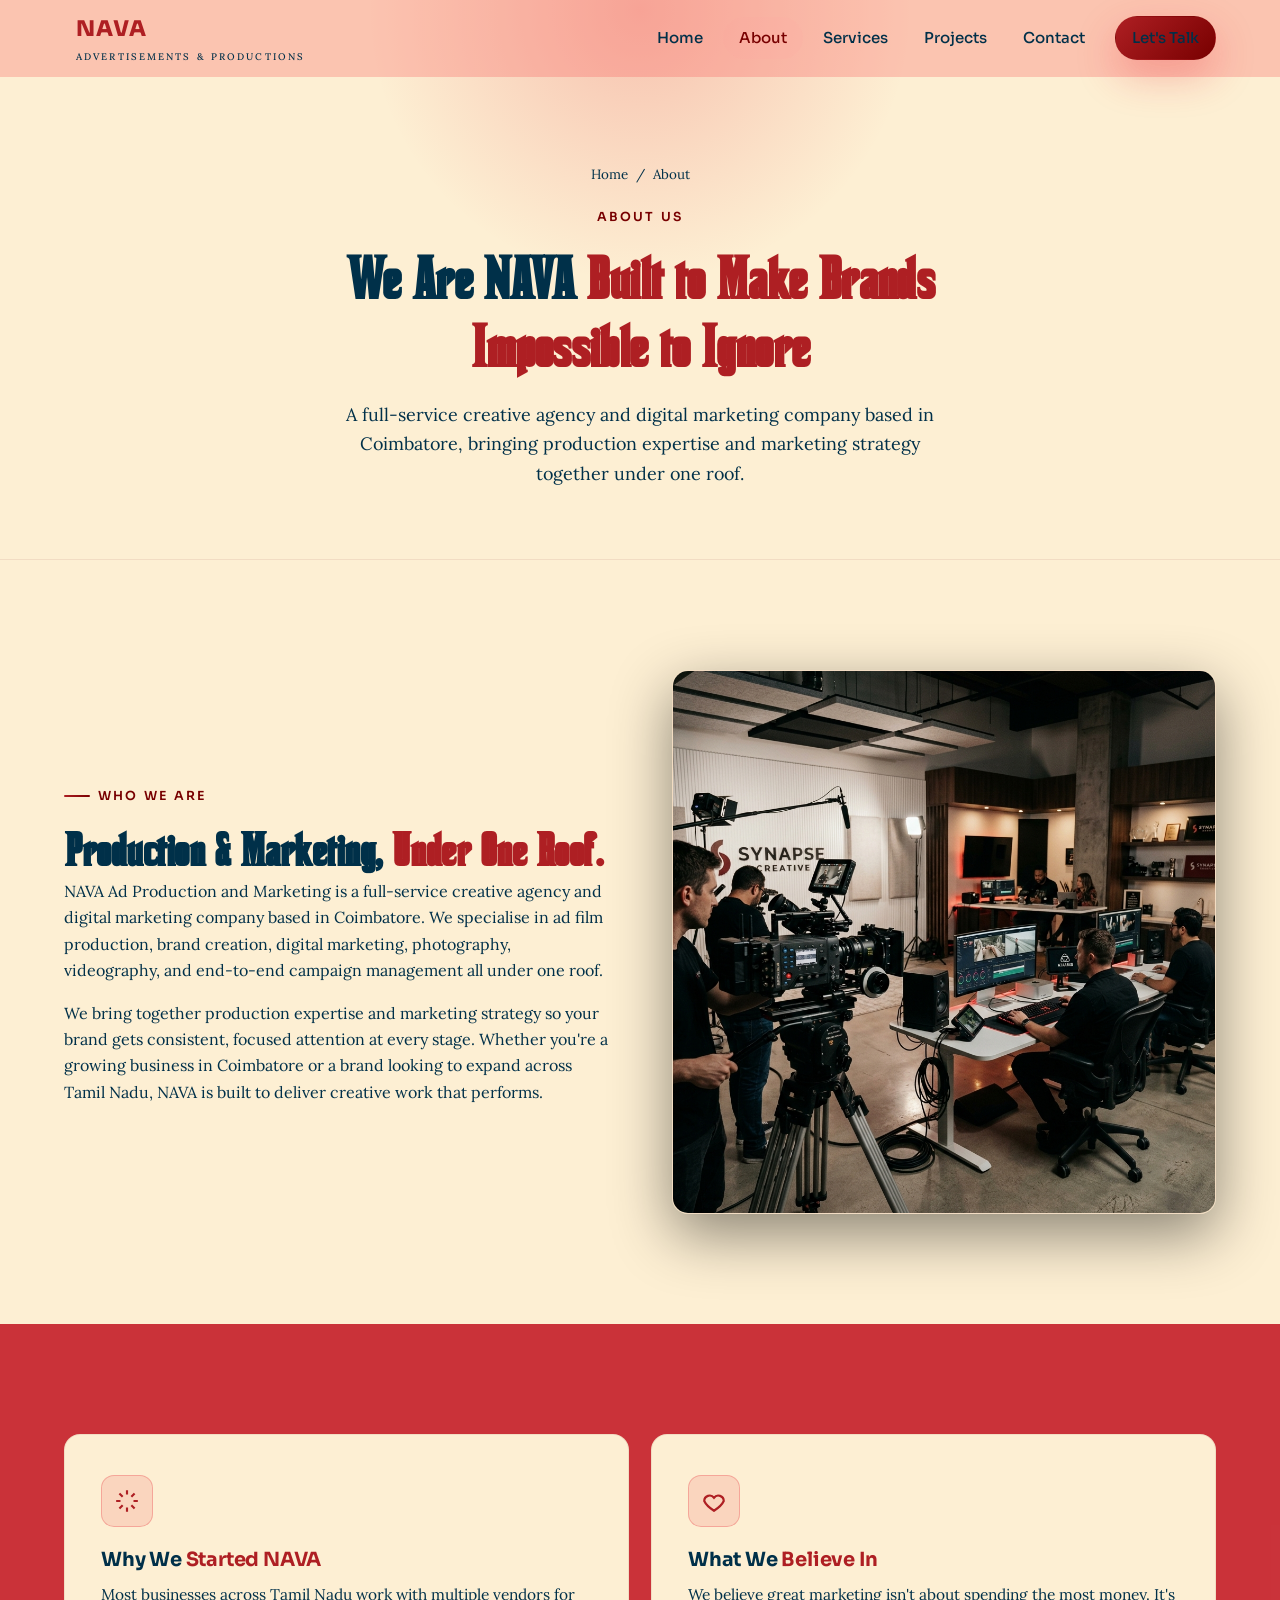
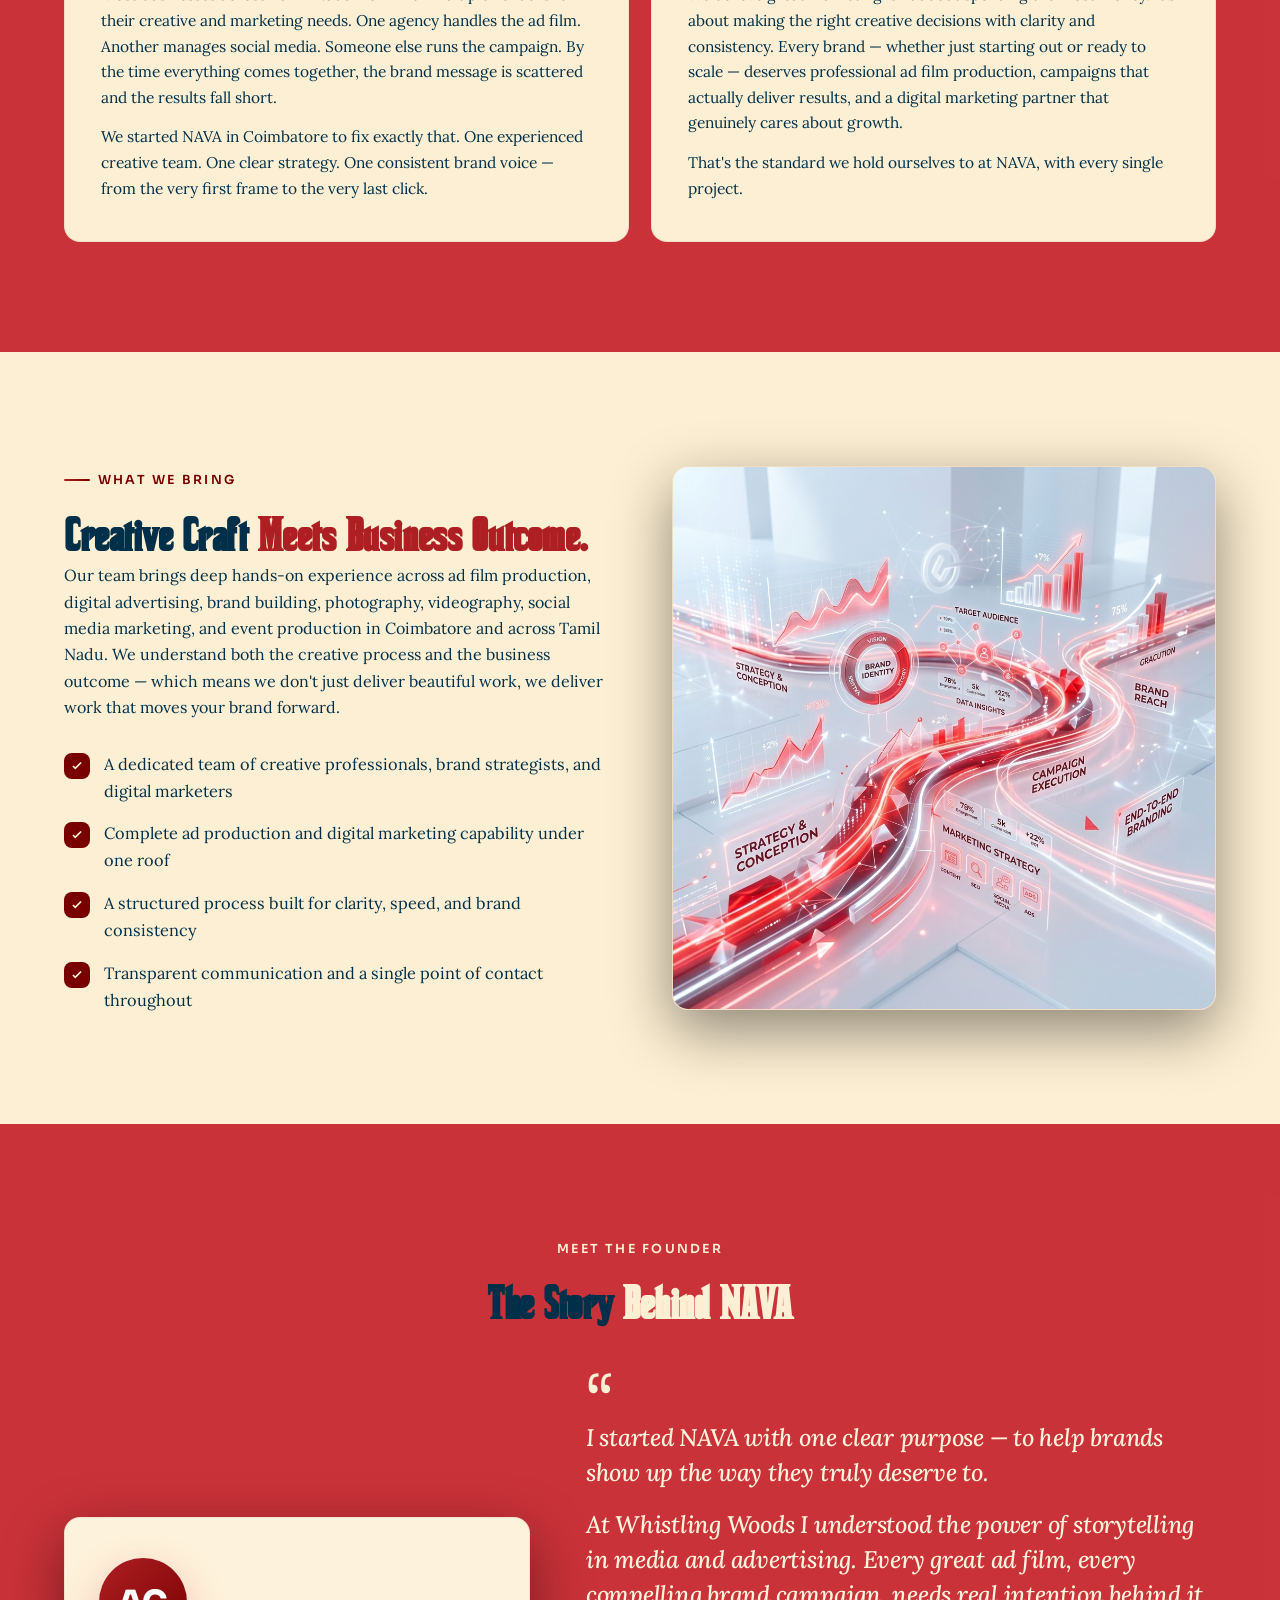
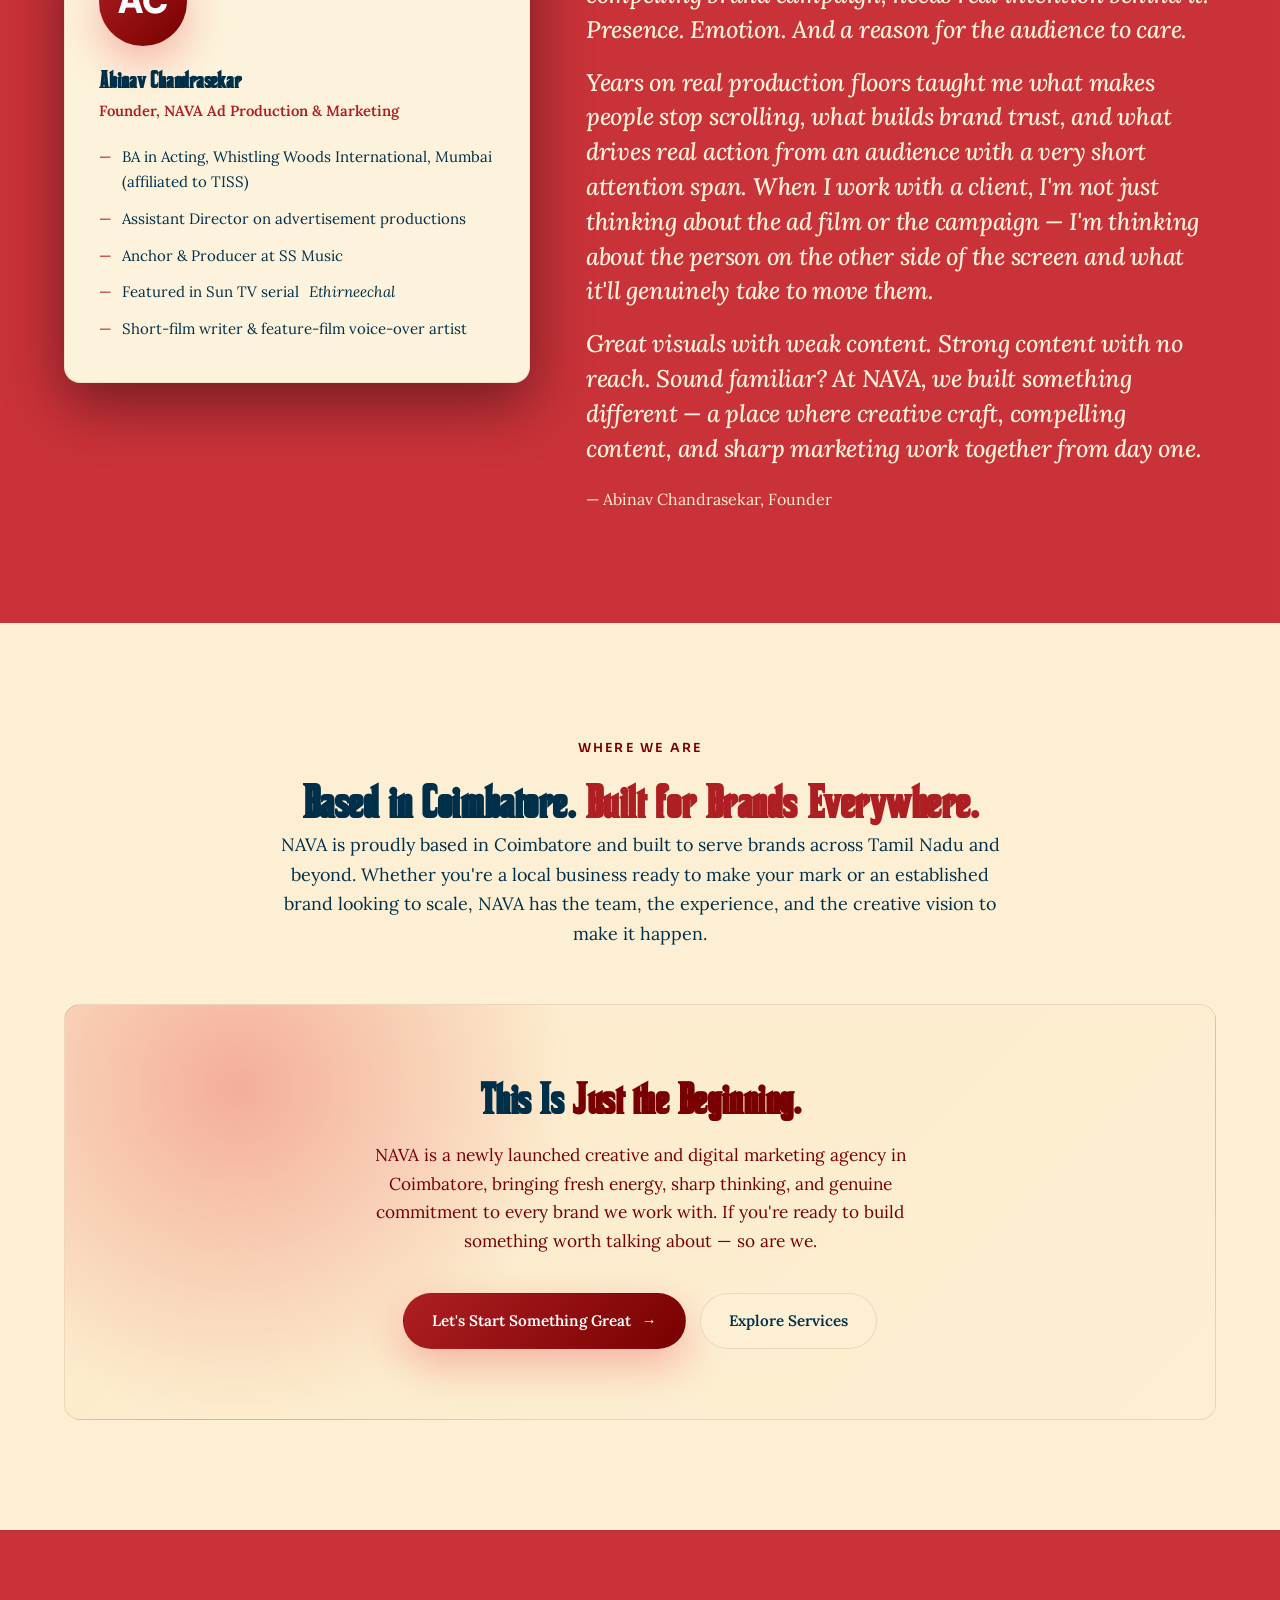
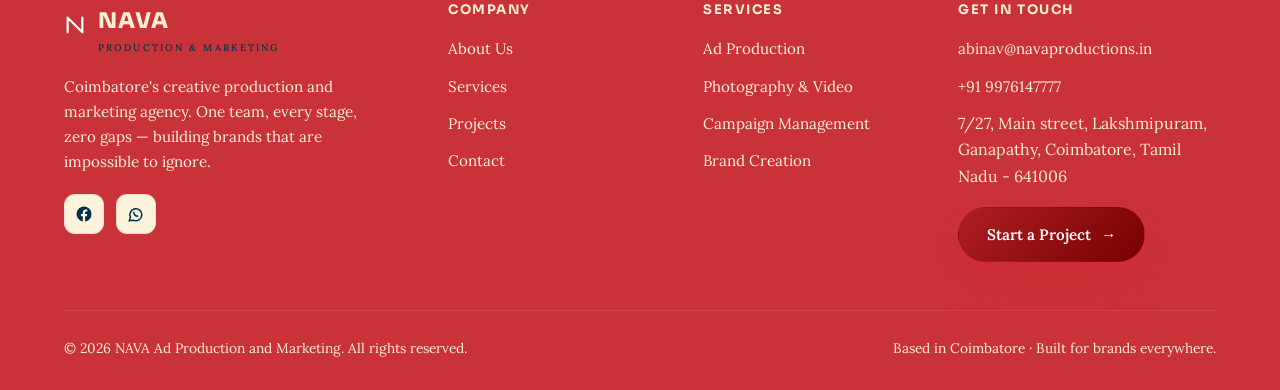
==== about.html @ 62286786 "Updated website" ====
<!DOCTYPE html>
<html lang="en">

<head>
  <meta charset="UTF-8" />
  <meta name="viewport" content="width=device-width, initial-scale=1.0" />
  <title>About NAVA | Creative Ad Production & Marketing Agency, Coimbatore</title>
  <meta name="description"
    content="Meet NAVA — a full-service creative agency in Coimbatore founded by Abinav Chandrasekar. Production expertise and marketing strategy under one roof, built to make brands impossible to ignore." />
  <meta name="keywords"
    content="about NAVA, creative agency Coimbatore, Abinav Chandrasekar, ad production company, Tamil Nadu marketing agency" />
  <meta name="robots" content="index, follow" />
  <link rel="canonical" href="https://www.navaproduction.in/about.html" />

  <meta property="og:type" content="website" />
  <meta property="og:title" content="About NAVA | Built to Make Brands Impossible to Ignore" />
  <meta property="og:description"
    content="One experienced creative team. One clear strategy. One consistent brand voice — from the first frame to the last click." />
  <meta property="og:image" content="https://www.navaproduction.in/assets/hero.png" />
  <meta property="og:url" content="https://www.navaproduction.in/about.html" />
  <meta name="twitter:card" content="summary_large_image" />

  <meta name="theme-color" content="#0a0a0e" />
  <link rel="icon"
    href="data:image/svg+xml,%3Csvg xmlns='http://www.w3.org/2000/svg' viewBox='0 0 32 32'%3E%3Crect width='32' height='32' rx='8' fill='%23e11d2a'/%3E%3Ctext x='16' y='23' font-family='Arial' font-size='18' font-weight='bold' fill='white' text-anchor='middle'%3EN%3C/text%3E%3C/svg%3E" />

  <link rel="preconnect" href="https://fonts.googleapis.com" />
  <link rel="preconnect" href="https://fonts.gstatic.com" crossorigin />
  <link
    href="https://fonts.googleapis.com/css2?family=Inter:wght@400;500;600&family=Sora:wght@500;600;700;800&family=Lora:wght@500;600;700;800&display=swap"
    rel="stylesheet" />
  <link rel="stylesheet" href="css/style.css" />
  <link rel="stylesheet" href="css/background-icons.css" />

  <script type="application/ld+json">
  {
    "@context": "https://schema.org",
    "@type": "AboutPage",
    "name": "About NAVA Ad Production and Marketing",
    "url": "https://www.navaproduction.in/about.html",
    "mainEntity": {
      "@type": "Organization",
      "name": "NAVA Ad Production and Marketing",
      "founder": {"@type":"Person","name":"Abinav Chandrasekar","jobTitle":"Founder"},
      "address": {"@type":"PostalAddress","streetAddress":"Ganapathy","addressLocality":"Coimbatore","addressRegion":"Tamil Nadu","addressCountry":"IN"}
    }
  }
  </script>
</head>

<body>

  <!-- <div class="cursor"></div> -->

  <header class="nav" id="nav">
    <div class="container nav__inner">
      <a href="index.html" class="brand" aria-label="NAVA home">
        <span class="brand__mark" aria-hidden="true">
          <!-- <svg viewBox="0 0 24 24" fill="none">
            <path d="M4 20V4l16 16V4" stroke="#fff" stroke-width="2.4" stroke-linecap="round" stroke-linejoin="round" />
          </svg> -->
        </span>
        <span style="color: #AE1F23">NAVA<small>Advertisements &amp; Productions</small></span>
      </a>
      <nav class="nav__links" aria-label="Primary">
        <a href="index.html">Home</a>
        <a href="about.html" class="active">About</a>
        <a href="services.html">Services</a>
        <a href="projects.html">Projects</a>
        <a href="contact.html">Contact</a>
        <a href="contact.html" class="btn btn--primary nav__cta">Let's Talk</a>
      </nav>
      <button class="nav__toggle" aria-label="Toggle menu"><span></span><span></span><span></span></button>
    </div>
  </header>


  

  <main>
    <!-- PAGE HERO -->
    <section class="page-hero">
      <div class=" page-hero__glow" aria-hidden="true">
      </div>
      <div class="container">
        <div class="breadcrumb reveal"><a href="index.html">Home</a> <span>/</span> <span>About</span></div>
        <span class="eyebrow reveal" style="display:block;">About Us</span>
        <h1 class="reveal d1">We Are NAVA <span style="color: #AE1F23">Built to Make Brands Impossible to Ignore</span>
        </h1>
        <p class="reveal d2">A full-service creative agency and digital marketing company based in Coimbatore, bringing
          production expertise and marketing strategy together under one roof.</p>
      </div>
    </section>

    <!-- WHO WE ARE -->
    <section class="section">
      <div class="container split">
        <div class="split__copy reveal">
          <span class="eyebrow">Who We Are</span>
          <h2 class="title">Production &amp; Marketing, <span style="color: #AE1F23">Under One Roof.</span></h2>
          <p class="muted-2">NAVA Ad Production and Marketing is a full-service creative agency and digital marketing
            company based in Coimbatore. We specialise in ad film production, brand creation, digital marketing,
            photography, videography, and end-to-end campaign management all under one roof.</p>
          <p class="muted-2" style="margin-top:16px;">We bring together production expertise and marketing strategy so
            your brand gets consistent, focused attention at every stage. Whether you're a growing business in
            Coimbatore or a brand looking to expand across Tamil Nadu, NAVA is built to deliver creative work that
            performs.</p>
        </div>
        <div class="split__media reveal d1">
          <img src="assets/hero.png" alt="The NAVA creative team at work on a production set in Coimbatore"
            loading="lazy" />
        </div>
      </div>
    </section>

    <!-- WHY WE STARTED + BELIEVE (two cards) -->
    <section class="section section--alt">
      <div class="container">
        <div class="cards" style="grid-template-columns: 1fr 1fr;">
          <article class="card reveal" style="padding:40px 36px; background: #FDEFD3">
            <div class="card__icon"><svg viewBox="0 0 24 24" fill="none" stroke="currentColor" stroke-width="2">
                <path d="M12 2v4M12 18v4M2 12h4M18 12h4M5 5l3 3M16 16l3 3M19 5l-3 3M8 16l-3 3" />
              </svg></div>
            <h3 class="subtitle">Why We <span style="color: #AE1F23">Started NAVA</span></h3>
            <p>Most businesses across Tamil Nadu work with multiple vendors for their creative and marketing needs. One
              agency handles the ad film. Another manages social media. Someone else runs the campaign. By the time
              everything comes together, the brand message is scattered and the results fall short.</p>
            <p style="margin-top:14px;">We started NAVA in Coimbatore to fix exactly that. One experienced creative
              team. One clear strategy. One consistent brand voice — from the very first frame to the very last click.
            </p>
          </article>
          <article class="card reveal d1" style="padding:40px 36px; background: #FDEFD3">
            <div class="card__icon"><svg viewBox="0 0 24 24" fill="none" stroke="currentColor" stroke-width="2">
                <path d="M12 21s-7-4.5-9-9a5 5 0 0 1 9-3 5 5 0 0 1 9 3c-2 4.5-9 9-9 9Z" />
              </svg></div>
            <h3 class="subtitle">What We <span style="color: #AE1F23"> Believe In</span></h3>
            <p>We believe great marketing isn't about spending the most money. It's about making the right creative
              decisions with clarity and consistency. Every brand — whether just starting out or ready to scale —
              deserves professional ad film production, campaigns that actually deliver results, and a digital marketing
              partner that genuinely cares about growth.</p>
            <p style="margin-top:14px;">That's the standard we hold ourselves to at NAVA, with every single project.</p>
          </article>
        </div>
      </div>
    </section>

    <!-- WHAT WE BRING -->
    <section class="section">
      <div class="container split split--media-right">
        <div class="split__media reveal">
          <img src="assets/marketing.png" alt="NAVA's complete creative and marketing capability visualised"
            loading="lazy" />
        </div>
        <div class="split__copy reveal d1">
          <span class="eyebrow">What We Bring</span>
          <h2 class="title">Creative Craft <span style="color: #AE1F23">Meets Business Outcome.</span></h2>
          <p class="muted-2">Our team brings deep hands-on experience across ad film production, digital advertising,
            brand building, photography, videography, social media marketing, and event production in Coimbatore and
            across Tamil Nadu. We understand both the creative process and the business outcome — which means we don't
            just deliver beautiful work, we deliver work that moves your brand forward.</p>
          <ul class="feature-list about-what-we-bring">
            <li><span class="tick-2"><svg viewBox="0 0 24 24" fill="none" stroke="currentColor" stroke-width="3">
                  <path d="M5 12l4 4L19 6" />
                </svg></span> A dedicated team of creative professionals, brand strategists, and digital marketers</li>
            <li><span class="tick-2"><svg viewBox="0 0 24 24" fill="none" stroke="currentColor" stroke-width="3">
                  <path d="M5 12l4 4L19 6" />
                </svg></span> Complete ad production and digital marketing capability under one roof</li>
            <li><span class="tick-2"><svg viewBox="0 0 24 24" fill="none" stroke="currentColor" stroke-width="3">
                  <path d="M5 12l4 4L19 6" />
                </svg></span> A structured process built for clarity, speed, and brand consistency</li>
            <li><span class="tick-2"><svg viewBox="0 0 24 24" fill="none" stroke="currentColor" stroke-width="3">
                  <path d="M5 12l4 4L19 6" />
                </svg></span> Transparent communication and a single point of contact throughout</li>
          </ul>
        </div>
      </div>
    </section>

    <!-- FOUNDER -->
    <section class="section section--alt">
      <div class=" container">
      <div class="section-head center reveal">
        <span class="eyebrow" style="color: #FDEFD3">Meet the Founder</span>
        <h2 class="title-2"><span style="color: #003049">The Story </span>Behind NAVA</h2>
      </div>
      <div class="founder">
        <div class="founder__card reveal">
          <div class="founder__avatar" aria-hidden="true">AC</div>
          <h3>Abinav Chandrasekar</h3>
          <p class="role">Founder, NAVA Ad Production &amp; Marketing</p>
          <ul>
            <li>BA in Acting, Whistling Woods International, Mumbai (affiliated to TISS)</li>
            <li>Assistant Director on advertisement productions</li>
            <li>Anchor &amp; Producer at SS Music</li>
            <li>Featured in Sun TV serial <em>Ethirneechal</em></li>
            <li>Short-film writer &amp; feature-film voice-over artist</li>
          </ul>
        </div>
        <div class="founder__quote reveal d1">
          <span class="mark" aria-hidden="true">&ldquo;</span>
          <blockquote>
            <p>I started NAVA with one clear purpose — to help brands show up the way they truly deserve to.</p>
            <p>At Whistling Woods I understood the power of storytelling in media and advertising. Every great ad
              film, every compelling brand campaign, needs real intention behind it. Presence. Emotion. And a reason
              for the audience to care.</p>
            <p>Years on real production floors taught me what makes people stop scrolling, what builds brand trust,
              and what drives real action from an audience with a very short attention span. When I work with a
              client, I'm not just thinking about the ad film or the campaign — I'm thinking about the person on the
              other side of the screen and what it'll genuinely take to move them.</p>
            <p>Great visuals with weak content. Strong content with no reach. Sound familiar? At NAVA, we built
              something different — a place where creative craft, compelling content, and sharp marketing work
              together from day one.</p>
          </blockquote>
          <p class="sign">— Abinav Chandrasekar, Founder</p>
        </div>
      </div>
      </div>
    </section>

    <!-- LOCATION -->
    <section class="section">
      <div class="container">
        <div class="section-head center reveal">
          <span class="eyebrow">Where We Are</span>
          <h2 class="title">Based in Coimbatore. <span style="color: #AE1F23"> Built for Brands Everywhere.</span></h2>
          <p class="lead">NAVA is proudly based in Coimbatore and built to serve brands across Tamil Nadu and beyond.
            Whether you're a local business ready to make your mark or an established brand looking to scale, NAVA has
            the team, the experience, and the creative vision to make it happen.</p>
        </div>
        <div class="cta-band reveal">
          <h2><span style="color: #003049">This Is </span>Just the Beginning.</h2>
          <p>NAVA is a newly launched creative and digital marketing agency in Coimbatore, bringing fresh energy, sharp
            thinking, and genuine commitment to every brand we work with. If you're ready to build something worth
            talking about — so are we.</p>
          <div class="hero__cta">
            <a href="contact.html" class="btn btn--primary">Let's Start Something Great <span class="arrow">→</span></a>
            <a href="services.html" class="btn btn--ghost">Explore Services</a>
          </div>
        </div>
      </div>
    </section>
  </main>

  <footer class="footer">
    <div class="container">
      <div class="footer__grid">
        <div class="footer__brand">
          <a href="index.html" class="brand">
            <span class="brand__mark" aria-hidden="true"><svg viewBox="0 0 24 24" fill="none">
                <path d="M4 20V4l16 16V4" stroke="#fff" stroke-width="2.4" stroke-linecap="round"
                  stroke-linejoin="round" />
              </svg></span>
            <span>NAVA<small>Production &amp; Marketing</small></span>
          </a>
          <p>Coimbatore's creative production and marketing agency. One team, every stage, zero gaps — building brands
            that are impossible to ignore.</p>
          <div class="footer__social">
            <a href="https://www.facebook.com/people/NAVA-ads-marketing/61586661182418/" target="_blank" rel="noopener"
              aria-label="NAVA on Facebook"><svg viewBox="0 0 24 24" fill="currentColor">
                <path
                  d="M22 12a10 10 0 1 0-11.6 9.9v-7H7.9V12h2.5V9.8c0-2.5 1.5-3.9 3.8-3.9 1.1 0 2.2.2 2.2.2v2.5h-1.3c-1.2 0-1.6.8-1.6 1.6V12h2.8l-.4 2.9h-2.4v7A10 10 0 0 0 22 12Z" />
              </svg></a>
            <a href="https://wa.me/919976147777" target="_blank" rel="noopener" aria-label="Chat on WhatsApp"><svg
                viewBox="0 0 24 24" fill="none" stroke="currentColor" stroke-width="2">
                <path d="M3 21l1.6-4.5A8 8 0 1 1 9 20.5L3 21Z" />
                <path d="M9 9c0 4 2 6 6 6" />
              </svg></a>
          </div>
        </div>
        <div>
          <h4>Company</h4>
          <ul>
            <li><a href="about.html">About Us</a></li>
            <li><a href="services.html">Services</a></li>
            <li><a href="projects.html">Projects</a></li>
            <li><a href="contact.html">Contact</a></li>
          </ul>
        </div>
        <div>
          <h4>Services</h4>
          <ul>
            <li><a href="services.html#ad-production">Ad Production</a></li>
            <li><a href="services.html#photography">Photography &amp; Video</a></li>
            <li><a href="services.html#campaigns">Campaign Management</a></li>
            <li><a href="services.html#branding">Brand Creation</a></li>
          </ul>
        </div>
        <div>
          <h4>Get in Touch</h4>
          <ul>
            <li><a href="mailto:abichanpal@gmail.com">abinav@navaproductions.in</a></li>
            <li><a href="tel:+919976147777">+91 9976147777</a></li>
            <li>7/27, Main street, Lakshmipuram, Ganapathy, Coimbatore, Tamil Nadu - 641006</li>
          </ul>
          <a href="contact.html" class="btn btn--primary" style="margin-top:18px;">Start a Project <span
              class="arrow">→</span></a>
        </div>
      </div>
      <div class="footer__bottom">
        <span>&copy; <span id="year">2026</span> NAVA Ad Production and Marketing. All rights reserved.</span>
        <span>Based in Coimbatore · Built for brands everywhere.</span>
      </div>
    </div>
  </footer>

  <script src="js/main.js"></script>
  <script src="js/glassmorphism.js"></script>
  <script src="js/background-icons.js"></script>
</body>

</html>
---- css/style.css ----
/* =====================================================
   NAVA — Ad Production & Marketing
   Global Stylesheet
   ===================================================== */

/* ---------- Reset & Base ---------- */
*,
*::before,
*::after { box-sizing: border-box; margin: 0; padding: 0; }

:root {
  /* Colour system */
  /* --bg:          #0a0a0e;
  --bg-2:        #0f0f15;
  --surface:     #15151f;
  --surface-2:   #1c1c28;
  --border:      rgba(255, 255, 255, 0.08);
  --border-2:    rgba(255, 255, 255, 0.14); */

  --bg:          #FDEFD3;
  --bg-2:        rgba(193, 18, 31, 0.85);
  --surface:     #fdf2db;
  --surface-2:   #fdf2db;
  --border:      rgba(120, 0, 0, 0.08);
  --border-2:    rgba(120, 0, 0, 0.1);

  --red:         #C1121F;
  --red-bright:  #AE1F23;
  --red-deep:    #780000;
  --red-grad:    linear-gradient(135deg, #AE1F23 0%, #780000 100%);

  --text:        #003049;
  --muted:       #003049;
  --muted-2:     #FDEFD3;

  /* Type */
  --font-display: "Sora", "Segoe UI", sans-serif;
  --font-body:    "Lora", "Segoe UI", sans-serif;

  /* Layout */
  --maxw: 1200px;
  --radius: 16px;
  --radius-sm: 10px;
  --shadow: 0 20px 60px rgba(0, 0, 0, 0.45);
  --shadow-red: 0 16px 40px rgba(225, 29, 42, 0.28);

  --ease: cubic-bezier(0.22, 1, 0.36, 1);
}

.cursor{
    position:fixed;
    width:18px;
    height:18px;
    border-radius:50%;
    pointer-events:none;
    z-index:999999;

    background:#fff;
    box-shadow:
        0 0 15px #f7a1a1,
        0 0 35px rgba(255,255,255,.8);

    transform:translate(-50%,-50%);
    transition:width .2s,height .2s,box-shadow .2s;
}

.cursor.hover{
    width:45px;
    height:45px;
    background:transparent;
    border:2px solid #fff;
    box-shadow:
        0 0 20px rgba(255,255,255,.8),
        0 0 50px rgba(255,255,255,.5);
}



html { scroll-behavior: smooth; -webkit-text-size-adjust: 100%; }

body {
  font-family: var(--font-body);
  background: var(--bg);
  color: var(--text);
  line-height: 1.65;
  font-size: 16px;
  -webkit-font-smoothing: antialiased;
  overflow-x: hidden;
}

img { max-width: 100%; display: block; }
a { color: inherit; text-decoration: none; }
ul { list-style: none; }

@font-face {
    font-family: "Corleone";
    src: url("/Corleone-Due-Regular.otf") format("opentype");
    font-size: larger;
}

h2{
  color: var(--red-deep);
  font-family: "Corleone", serif;
  font-weight: 700;
  line-height: 1.12;
  letter-spacing: -0.01em;
}
h1, h3, h4 {
  /* font-family: var(--font-display); */
  font-family: "Corleone", serif;
  font-weight: 700;
  line-height: 1.12;
  letter-spacing: -0.01em;
}

::selection { background: var(--red); color: #fff; }

/* ---------- Layout helpers ---------- */
.container {
  width: 100%;
  max-width: var(--maxw);
  margin-inline: auto;
  padding-inline: 24px;
}

.section-2 { padding: 110px 0; position: relative; background: var(--bg-2);}
.section-3 { padding: 110px 0; position: relative; background:
    radial-gradient(600px circle at 15% 20%, rgba(225,29,42,0.30), transparent 55%),
    linear-gradient(135deg, #fcebca, #FDEFD3);}

.section { padding: 110px 0; position: relative; }
.section--tight { padding: 72px 0; }
.section--alt { background: var(--bg-2); }

.eyebrow {
  display: inline-flex;
  align-items: center;
  gap: 8px;
  font-family: var(--font-display);
  font-size: 0.78rem;
  font-weight: 600;
  letter-spacing: 0.18em;
  text-transform: uppercase;
  color: var(--red-deep);
  margin-bottom: 18px;
}
.eyebrow::before {
  content: "";
  width: 26px; height: 2px;
  background: var(--red-grad);
  border-radius: 2px;
}



.section-head { max-width: 720px; margin-bottom: 56px; }
.section-head.center { margin-inline: auto; text-align: center; }
.section-head.center .eyebrow::before { display: none; }

h1.display {
  font-size: clamp(2.6rem, 6vw, 4.6rem);
  font-weight: 800;
}
h2.title {
  font-size: clamp(1.9rem, 4vw, 3rem);
  color: var(--muted);
}

h2.title-2 {
  font-size: clamp(1.9rem, 4vw, 3rem);
  color: #FDEFD3;
}

h3.subtitle { font-size: clamp(1.4rem, 2.6vw, 1.9rem); }

.lead { font-size: 1.12rem; color: var(--muted); }
.lead-2 { font-size: 1.12rem; color: var(--surface-2); }
.muted { color: var(--muted-2); }
.text-red { color: var(--red-bright); }

/* ---------- Buttons ---------- */
.btn {
  display: inline-flex;
  align-items: center;
  gap: 10px;
  font-family: var(--font-display);
  font-weight: 600;
  font-size: 0.95rem;
  padding: 14px 28px;
  border-radius: 999px;
  border: 1px solid transparent;
  cursor: pointer;
  transition: transform .3s var(--ease), box-shadow .3s var(--ease), background .3s, border-color .3s;
  white-space: nowrap;
}
.btn:active { transform: translateY(1px); }
.btn--primary {
  background: var(--red-grad);
  color: #fff;
  box-shadow: var(--shadow-red);
  font-family: var(--font-body);
}
.btn--primary:hover { transform: translateY(-3px); box-shadow: 0 22px 48px rgba(225,29,42,0.42); }
.btn--ghost {
  background: #FDEFD3;
  border-color: var(--border-2);
  color: var(--text);
  font-family: var(--font-body);
}
.btn--ghost:hover { background: rgba(250, 184, 184, 0.6); transform: translateY(-3px); }
.btn--light { background:#fff; color:#0a0a0e; }
.btn--light:hover { transform: translateY(-3px); box-shadow: 0 18px 40px rgba(255,255,255,0.18); }
.btn .arrow { transition: transform .3s var(--ease); }
.btn:hover .arrow { transform: translateX(4px); }

/* ---------- Navbar ---------- */
.nav {
  position: fixed;
  inset: 0 0 auto 0;
  z-index: 100;
  transition: background .35s, backdrop-filter .35s, border-color .35s, padding .35s;
  border-bottom: 1px solid transparent;
  background: rgba(247, 98, 98, 0.3);
}
.nav.scrolled {
  /* backgrounrgb(120, 0, 0)(253, 239, 211, 0.82); */
  background: rgba(247, 98, 98, 0.3);
  backdrop-filter: blur(18px) saturate(140%);
  border-bottom-color: var(--border);
}
.nav__inner {
  display: flex;
  align-items: center;
  justify-content: space-between;
  height: 76px;
}
.brand {
  display: inline-flex;
  align-items: center;
  gap: 12px;
  font-family: var(--font-display);
  font-weight: 800;
  font-size: 1.35rem;
  letter-spacing: 0.04em;
}
/* .brand__mark {
  width: 38px; height: 38px;
  display: grid; place-items: center;
  border-radius: 11px;
  background: var(--red-grad);
  box-shadow: var(--shadow-red);
} */
.brand__mark svg { width: 22px; height: 22px; }
.brand small {
  display: block;
  font-family: var(--font-body);
  font-weight: 500;
  font-size: 0.6rem;
  letter-spacing: 0.22em;
  color: var(--muted);
  text-transform: uppercase;
  margin-top: 2px;
}

.nav__links {
  display: flex;
  align-items: center;
  gap: 4px;
}
.nav__links a {
  font-family: var(--font-display);
  font-weight: 500;
  font-size: 0.94rem;
  color: var(--muted);
  padding: 9px 16px;
  border-radius: 999px;
  transition: color .25s, background .25s;
}
.nav__links a:hover { color: var(--text); }
.nav__links a.active { color: var(--red-deep); background: rgba(248, 153, 153, 0.1); }
.nav__cta { margin-left: 10px; }

.nav__toggle {
  display: none;
  flex-direction: column;
  gap: 5px;
  background: none; border: none; cursor: pointer; padding: 8px;
}
.nav__toggle span {
  width: 26px; height: 2px; background: var(--text); border-radius: 2px;
  transition: transform .3s var(--ease), opacity .3s;
}
.nav.open .nav__toggle span:nth-child(1) { transform: translateY(7px) rotate(45deg); }
.nav.open .nav__toggle span:nth-child(2) { opacity: 0; }
.nav.open .nav__toggle span:nth-child(3) { transform: translateY(-7px) rotate(-45deg); }

/* ---------- Hero ---------- */
.hero {
  position: relative;
  padding: 170px 0 120px;
  overflow: hidden;
}
.hero__glow {
  position: absolute;
  width: 760px; height: 760px;
  top: -260px; right: -200px;
  background: radial-gradient(circle, rgba(225,29,42,0.30), transparent 62%);
  filter: blur(20px);
  pointer-events: none;
  z-index: 0;
}
.hero__grid {
  position: relative;
  z-index: 1;
  display: grid;
  grid-template-columns: 1.05fr 0.95fr;
  gap: 60px;
  align-items: center;
}
.hero h1 { margin-bottom: 24px; }
.hero h1 span { color: var(--red-bright); }
.hero p.lead { max-width: 520px; }
.hero__support {
  margin-top: 20px;
  padding-left: 18px;
  border-left: 2px solid var(--red);
  color: var(--muted);
  font-size: 1rem;
  font-style: italic;
}
.hero__cta { display: flex; gap: 14px; flex-wrap: wrap; margin-top: 38px; }
.hero__stats {
  display: flex;
  gap: 38px;
  margin-top: 56px;
  flex-wrap: wrap;
}
.stat strong {
  display: block;
  font-family: var(--font-display);
  font-size: 2rem;
  font-weight: 800;
  background: var(--red-grad);
  -webkit-background-clip: text; background-clip: text;
  -webkit-text-fill-color: transparent;
}
.stat span { font-size: 0.86rem; color: var(--muted); }

.hero__media {
  position: relative;
}
.hero__media img {
  border-radius: var(--radius);
  border: 1px solid var(--border);
  box-shadow: var(--shadow);
  width: 100%;
  aspect-ratio: 4/4.4;
  object-fit: cover;
}
.hero__badge {
  position: absolute;
  bottom: -22px; left: -22px;
  background: var(--surface);
  border: 1px solid var(--border-2);
  border-radius: 14px;
  padding: 16px 20px;
  box-shadow: var(--shadow);
  display: flex; align-items: center; gap: 14px;
  backdrop-filter: blur(6px);
}
.hero__badge .dot {
  width: 12px; height: 12px; border-radius: 50%;
  background: var(--red-bright);
  box-shadow: 0 0 0 5px rgba(225,29,42,0.22);
  animation: pulse 2s infinite;
}
@keyframes pulse {
  0%,100% { box-shadow: 0 0 0 5px rgba(225,29,42,0.22); }
  50% { box-shadow: 0 0 0 10px rgba(225,29,42,0); }
}
.hero__badge b { font-family: var(--font-display); font-size: 0.92rem; }
.hero__badge small { display:block; color: var(--muted); font-size: 0.76rem; }

/* ---------- Marquee / trust bar ---------- */
/* .trust {
  border-top: 1px solid var(--border);
  border-bottom: 1px solid var(--border);
  background: var(--bg-2);
  padding: 26px 0;
}
.trust__row {
  display: flex; flex-wrap: wrap; gap: 18px 40px;
  align-items: center; justify-content: center;
  color: var(--muted-2);
  font-family: var(--font-display);
  font-weight: 600;
  letter-spacing: 0.04em;
  font-size: 0.95rem;
}
.trust__row span { display:inline-flex; align-items:center; gap:10px; }
.trust__row span::before { content:""; width:6px; height:6px; border-radius:50%; background: var(--red); } */

.trust {
  border-top: 1px solid var(--border);
  border-bottom: 1px solid var(--border);
  background: var(--bg-2);
  padding: 20px 0;
  overflow: hidden;
}

.trust-slider {
  overflow: hidden;
  white-space: nowrap;
}

.trust-track {
  display: inline-flex;
  align-items: center;
  gap: 40px;
  width: max-content;
  animation: scroll 25s linear infinite;
}

.trust-track span {
  display: inline-flex;
  align-items: center;
  gap: 10px;
  color: var(--muted-2);
  font-family: "Corleone", serif;
  font-weight: 500;
  letter-spacing: 0.1em;
  font-size: 2rem;
  white-space: nowrap;
}

.trust-track span::before {
  content: "";
  width: 6px;
  height: 6px;
  border-radius: 50%;
  background: var(--red);
}

.trust-track:hover {
  animation-play-state: paused;
}

@keyframes scroll {
  from {
    transform: translateX(0);
  }
  to {
    transform: translateX(-50%);
  }
}


/* ---------- Service cards ---------- */
.cards {
  display: grid;
  grid-template-columns: repeat(3, 1fr);
  gap: 22px;
}
.card {
  position: relative;
  background: rgba(247, 98, 98, 0.3);
  border: 1px solid var(--border);
  border-radius: var(--radius);
  padding: 32px 28px;
  overflow: hidden;
  transition: transform .4s var(--ease), border-color .4s, background .4s;
}
.card::after {
  content:"";
  position:absolute; inset:0;
  background: radial-gradient(420px circle at var(--mx,50%) var(--my,0%), rgba(225,29,42,0.12), transparent 60%);
  opacity:0; transition: opacity .4s;
  pointer-events:none;
}
.card:hover { transform: translateY(-6px); border-color: var(--border-2); background: var(--surface); }
.card:hover::after { opacity: 1; }
.card__icon {
  width: 52px; height: 52px;
  display: grid; place-items: center;
  border-radius: 13px;
  background: rgba(225,29,42,0.12);
  border: 1px solid rgba(225,29,42,0.25);
  margin-bottom: 22px;
  color: var(--red-bright);
}
.card__icon svg { width: 26px; height: 26px; }
.card h3 { font-size: 1.22rem; margin-bottom: 12px; font-family: var(--font-display); }
.card p { color: var(--muted); font-size: 0.97rem; }
.card__num {
  position: absolute;
  top: 22px; right: 26px;
  font-family: var(--font-display);
  font-weight: 800;
  font-size: 1rem;
  color: rgba(255,255,255,0.10);
}


.card{
    transform-style:preserve-3d;
    transition:transform .15s;
}

/* ---------- Why different / feature list ---------- */
.split {
  display: grid;
  grid-template-columns: 1fr 1fr;
  gap: 64px;
  align-items: center;
}
.split--media-right .split__media { order: 2; }
.split__media img {
  border-radius: var(--radius);
  border: 1px solid var(--border);
  box-shadow: var(--shadow);
  width: 100%;
  object-fit: cover;
}

.feature-list { margin-top: 30px; display: grid; gap: 16px; }
.feature-list li {
  display: flex; gap: 14px; align-items: flex-start;
  font-size: 1.02rem;
  color: #FDEFD3;
}
.feature-list li .tick {
  flex: none;
  width: 26px; height: 26px;
  border-radius: 8px;
  background: var(--surface-2);
  display: grid; place-items: center;
  margin-top: 2px;
}
.feature-list li .tick svg { width: 14px; height: 14px; color:#780000; }

.feature-list li .tick-2 {
  flex: none;
  width: 26px; height: 26px;
  border-radius: 8px;
  background: var(--red-deep);
  display: grid; place-items: center;
  margin-top: 2px;
}
.feature-list li .tick-2 svg { width: 14px; height: 14px; color:#FDEFD3; }

.about-what-we-bring li{
  color: #003049;
}

/* ---------- Process steps ---------- */
/* .steps {
  display: grid;
  grid-template-columns: repeat(3, 1fr);
  gap: 24px;
  counter-reset: step;
}
.step {
  background: var(--surface);
  border: 1px solid var(--border);
  border-radius: var(--radius);
  padding: 38px 30px;
  position: relative;
  transition: transform .4s var(--ease), border-color .4s;
}
.step:hover { transform: translateY(-6px); border-color: rgba(225,29,42,0.4); }
.step__no {
  font-family: var(--font-display);
  font-weight: 800;
  font-size: 3.4rem;
  line-height: 1;
  background: var(--red-grad);
  -webkit-background-clip: text; background-clip: text;
  -webkit-text-fill-color: transparent;
  margin-bottom: 18px;
  display: block;
}
.step h3 { font-size: 1.3rem; margin-bottom: 10px; }
.step p { color: var(--muted); } */


.process{
    padding:100px 8%;
}


.process .heading{
    text-align:center;
    color:#FDEFD3;
    margin-bottom:70px;
}

.process .timeline{
    display:flex;
    justify-content:center;
    align-items:center;
    gap:30px;
    flex-wrap:wrap;
}

.process .step{
    width:290px;
    padding:40px 30px;
    background: rgba(247, 98, 98, 0.3);
    color:#780000;
    border-radius:24px;
    text-align:center;
    position:relative;
    transition:.4s;
    cursor:pointer;
    box-shadow:0 20px 40px rgba(0,0,0,.15);
}

.process .step::before{
    content:"";
    position:absolute;
    inset:0;
    border-radius:24px;
    padding:2px;
    background:linear-gradient(135deg,#fff,#d6b26f,#fff);
    -webkit-mask:
        linear-gradient(#000 0 0) content-box,
        linear-gradient(#000 0 0);
    -webkit-mask-composite:xor;
            mask-composite:exclude;
}

.process .step:hover{
    transform:translateY(-15px) rotate(-2deg);
    box-shadow:0 35px 60px rgba(0,0,0,.25);
    background: #FDEFD3;
}

.process .icon{
    width:80px;
    height:80px;
    margin:auto;
    border-radius:50%;
    background: #AE1F23;
    color:#FDEFD3;
    display:flex;
    align-items:center;
    justify-content:center;
    font-size:2rem;
    margin-bottom:25px;
}

.process .step h3{
    margin-bottom:15px;
    font-size:1.5rem;
    color: #003049;
}

.process .step p{
    line-height:1.7;
    font-size:.95rem;
}

.process .arrow{
    font-size:3rem;
    color: #003049;
    animation:move 1.6s infinite;
}

@keyframes move{
    0%,100%{
        transform:translateX(0);
        opacity:.5;
    }
    50%{
        transform:translateX(10px);
        opacity:1;
    }
}

@media(max-width:900px){

.process .timeline{
    flex-direction:column;
}

.process .arrow{
    transform:rotate(90deg);
}
}


/* ---------- Projects ---------- */
.projects-grid {
  display: grid;
  grid-template-columns: repeat(3, 1fr);
  gap: 22px;
}
.project {
  position: relative;
  border-radius: var(--radius);
  overflow: hidden;
  border: 1px solid var(--border);
  aspect-ratio: 4/5;
  display: block;
}
.project img {
  width: 100%; height: 100%; object-fit: cover;
  transition: transform .6s var(--ease);
}
.project:hover img { transform: scale(1.07); }
.project__overlay {
  position: absolute; inset: 0;
  background: linear-gradient(180deg, transparent 35%, rgba(8,8,12,0.92) 100%);
  display: flex; flex-direction: column; justify-content: flex-end;
  padding: 28px;
  transition: background .4s;
}
.project__tag {
  align-self: flex-start;
  font-family: var(--font-display);
  font-size: 0.72rem; font-weight: 600;
  letter-spacing: 0.14em; text-transform: uppercase;
  color: #fff;
  background: rgba(225,29,42,0.9);
  padding: 5px 12px; border-radius: 999px;
  margin-bottom: auto;
}
.project__overlay h3 { font-size: 1.35rem; margin-bottom: 6px; color: var(--surface-2); }
.project__overlay p { color: var(--surface-2); font-size: 0.92rem; }

/* ---------- About founder ---------- */
.founder {
  display: grid;
  grid-template-columns: 0.85fr 1.15fr;
  gap: 56px;
  align-items: center;
}
.founder__card {
  background: var(--surface);
  border: 1px solid var(--border);
  border-radius: var(--radius);
  padding: 40px 34px;
  box-shadow: var(--shadow);
}
.founder__avatar {
  width: 88px; height: 88px;
  border-radius: 50%;
  background: var(--red-grad);
  display: grid; place-items: center;
  font-family: var(--font-display);
  font-weight: 800; font-size: 2rem; color: #fff;
  margin-bottom: 22px;
  box-shadow: var(--shadow-red);
}
.founder__card h3 { font-size: 1.5rem; }
.founder__card .role { color: var(--red-bright); font-weight: 600; font-size: 0.92rem; margin-top: 4px; }
.founder__card ul { margin-top: 22px; display: grid; gap: 12px; }
.founder__card ul li { display:flex; gap:10px; color: var(--muted); font-size: 0.94rem; }
.founder__card ul li::before { content:"—"; color: var(--red-bright); }
.founder__quote blockquote {
  font-family: var(--font-body);
  font-size: clamp(1.15rem, 2vw, 1.5rem);
  font-weight: 500;
  line-height: 1.45;
  letter-spacing: -0.01em;
  color: var(--surface-2);
  font-style: italic;
}
.founder__quote blockquote p { margin-bottom: 18px; }
.founder__quote .mark {
  font-family: var(--font-display);
  font-size: 4rem; color: var(--bg);
  line-height: 0.4; display:block; margin-bottom: 8px;
}
.founder__quote .sign { margin-top: 20px; color: var(--muted-2); font-style: normal; }

/* ---------- Service detail blocks ---------- */
.service-block {
  display: grid;
  grid-template-columns: 0.9fr 1.1fr;
  gap: 50px;
  align-items: start;
  padding: 56px 0;
  border-bottom: 1px solid var(--border);
}
.service-block:last-child { border-bottom: none; }
.service-block--flip .service-block__head { order: 2; }
.service-block__head .num {
  font-family: var(--font-display);
  font-weight: 800;
  color: var(--red-bright);
  font-size: 0.9rem; letter-spacing: 0.1em;
  margin-bottom: 14px; display:block;
}
.service-block__head h3 { font-size: clamp(1.6rem, 3vw, 2.2rem); margin-bottom: 16px; }
.service-block__head p { color: var(--muted); }
.checklist { display: grid; gap: 14px; }
.checklist li {
  display: flex; gap: 14px; align-items: flex-start;
  padding: 16px 18px;
  background: var(--surface);
  border: 1px solid var(--border);
  border-radius: var(--radius-sm);
  transition: border-color .3s, transform .3s var(--ease);
}
.checklist li:hover { border-color: rgba(225,29,42,0.4); transform: translateX(4px); }
.checklist li .tick {
  flex:none; width:22px;height:22px;border-radius:6px;
  background: rgba(225,29,42,0.14); border:1px solid rgba(225,29,42,0.3);
  display:grid;place-items:center; margin-top:1px;
}
.checklist li .tick svg { width:12px;height:12px;color:var(--red-bright); }






/* ---------- CTA band ---------- */
.cta-band {
  position: relative;
  border-radius: var(--radius);
  overflow: hidden;
  padding: 70px 56px;
  background:
    radial-gradient(600px circle at 15% 20%, rgba(225,29,42,0.30), transparent 55%),
    linear-gradient(135deg, #fcebca, #FDEFD3);
  border: 1px solid var(--border-2);
  text-align: center;
}
.cta-band h2 { font-size: clamp(1.8rem, 4vw, 2.8rem); margin-bottom: 16px; color: var(--red-deep); }
.cta-band p { color: var(--red-deep); max-width: 560px; margin: 0 auto 32px; font-size: 1.08rem; }
.cta-band .hero__cta { justify-content: center; }

/* ---------- Contact ---------- */
.contact-grid {
  display: grid;
  grid-template-columns: 0.85fr 1.15fr;
  gap: 56px;
  align-items: start;
}
.contact-info .info-item {
  display: flex; gap: 16px; align-items: flex-start;
  padding: 22px 0;
  border-bottom: 1px solid var(--border);
}
.contact-info .info-item:last-child { border-bottom: none; }
.contact-info .info-item .ic {
  flex:none; width: 46px; height: 46px;
  border-radius: 12px;
  background: rgba(225,29,42,0.12);
  border: 1px solid rgba(225,29,42,0.25);
  display: grid; place-items: center; color: var(--red-bright);
}
.contact-info .info-item .ic svg { width: 22px; height: 22px; }
.contact-info .info-item b { font-family: var(--font-display); font-size: 1rem; }
.contact-info .info-item span { display:block; color: var(--muted); font-size: 0.95rem; }
.contact-info .info-item a:hover { color: var(--red-bright); }

.form {
  background: var(--surface);
  border: 1px solid var(--border);
  border-radius: var(--radius);
  padding: 40px;
  box-shadow: var(--shadow);
}
.form-row { display: grid; grid-template-columns: 1fr 1fr; gap: 18px; }
.field { margin-bottom: 18px; }
.field label {
  display: block;
  font-family: var(--font-display);
  font-size: 0.82rem; font-weight: 500;
  margin-bottom: 8px; color: var(--muted);
}
.field input,
.field select,
.field textarea {
  width: 100%;
  background: var(--bg);
  border: 1px solid var(--border-2);
  border-radius: var(--radius-sm);
  padding: 14px 16px;
  color: var(--text);
  font-family: var(--font-body);
  font-size: 0.96rem;
  transition: border-color .25s, box-shadow .25s;
}
.field textarea { resize: vertical; min-height: 130px; }
.field input::placeholder,
.field textarea::placeholder { color: var(--muted-2); }
.field input:focus,
.field select:focus,
.field textarea:focus {
  outline: none;
  border-color: var(--red);
  box-shadow: 0 0 0 3px rgba(225,29,42,0.18);
}
.field select { appearance: none; cursor: pointer;
  background-image: url("data:image/svg+xml,%3Csvg xmlns='http://www.w3.org/2000/svg' width='16' height='16' fill='none' stroke='%23a4a4b2' stroke-width='2'%3E%3Cpath d='M4 6l4 4 4-4'/%3E%3C/svg%3E");
  background-repeat: no-repeat; background-position: right 16px center;
}
.form .btn { width: 100%; justify-content: center; margin-top: 6px; }
.form__note { font-size: 0.82rem; color: var(--muted); text-align:center; margin-top: 14px; }
.form__success {
  display: none;
  margin-top: 18px;
  padding: 16px 18px;
  border-radius: var(--radius-sm);
  background: rgba(34,197,94,0.12);
  border: 1px solid rgba(34,197,94,0.4);
  color: #5fe39a;
  font-size: 0.92rem;
}
.form__success.show { display: block; }
.field .error { color: var(--red-bright); font-size: 0.78rem; margin-top: 6px; display: none; }
.field.invalid input,
.field.invalid select,
.field.invalid textarea { border-color: var(--red); }
.field.invalid .error { display: block; }

/* ---------- Page hero (inner pages) ---------- */
.page-hero {
  position: relative;
  padding: 160px 0 70px;
  overflow: hidden;
  border-bottom: 1px solid var(--border);
}
.page-hero__glow {
  position: absolute; width: 620px; height: 620px;
  top: -300px; left: 50%; transform: translateX(-50%);
  background: radial-gradient(circle, rgba(225,29,42,0.22), transparent 62%);
  pointer-events: none;
}
.page-hero .container { position: relative; z-index: 1; text-align: center; max-width: 820px; }
.page-hero h1 { font-size: clamp(2.4rem, 5vw, 3.8rem); margin-bottom: 18px; }
.page-hero p { color: var(--muted); font-size: 1.12rem; max-width: 600px; margin: 0 auto; }
.breadcrumb {
  display: inline-flex; gap: 8px; align-items: center;
  font-size: 0.84rem; color: var(--muted);
  margin-bottom: 22px;
}
.breadcrumb a:hover { color: var(--red-bright); }

/* ---------- Footer ---------- */
.footer {
  background: var(--bg-2);
  border-top: 1px solid var(--border);
  padding: 72px 0 30px;
}
.footer__grid {
  display: grid;
  grid-template-columns: 1.6fr 1fr 1fr 1.2fr;
  gap: 40px;
  margin-bottom: 48px;
  color: #FDEFD3;
}
.footer__brand p { color: var(--surface-2); margin-top: 18px; max-width: 300px; font-size: 0.95rem; }
.footer h4 {
  font-family: var(--font-display);
  font-size: 0.82rem; letter-spacing: 0.12em; text-transform: uppercase;
  color: var(--muted-2); margin-bottom: 18px;
}
.footer ul { display: grid; gap: 11px; }
.footer ul a { color: var(--surface-2); font-size: 0.95rem; transition: color .25s; }
.footer ul a:hover { color: var(--red-bright); }
.footer__social { display: flex; gap: 12px; margin-top: 20px; }
.footer__social a {
  width: 40px; height: 40px;
  display: grid; place-items: center;
  border-radius: 11px;
  background: var(--surface);
  border: 1px solid var(--border);
  color: var(--muted);
  transition: all .3s var(--ease);
}
.footer__social a:hover { color: #fff; background: var(--red); border-color: var(--red); transform: translateY(-3px); }
.footer__social svg { width: 18px; height: 18px; }
.footer__bottom {
  display: flex; justify-content: space-between; align-items: center;
  flex-wrap: wrap; gap: 14px;
  padding-top: 26px;
  border-top: 1px solid rgba(253, 239, 211, 0.1);
  color: var(--surface-2); font-size: 0.86rem;
}

/* ---------- Reveal animation ---------- */
.reveal { opacity: 0; transform: translateY(28px); transition: opacity .7s var(--ease), transform .7s var(--ease); }
.reveal.in { opacity: 1; transform: none; }
.reveal.d1 { transition-delay: .08s; }
.reveal.d2 { transition-delay: .16s; }
.reveal.d3 { transition-delay: .24s; }
.reveal.d4 { transition-delay: .32s; }
.reveal.d5 { transition-delay: .40s; }

/* ---------- Responsive ---------- */
@media (max-width: 980px) {
  .hero__grid { grid-template-columns: 1fr; gap: 48px; }
  .hero__media { max-width: 460px; }
  .split, .founder, .contact-grid, .service-block { grid-template-columns: 1fr; gap: 38px; }
  .split--media-right .split__media,
  .service-block--flip .service-block__head { order: 0; }
  .cards, .steps, .projects-grid { grid-template-columns: repeat(2, 1fr); }
  .footer__grid { grid-template-columns: 1fr 1fr; }
}

@media (max-width: 760px) {
  .section { padding: 78px 0; }
  .nav__cta { display: none; }
  .nav__links {
    position: fixed;
    inset: 76px 0 auto 0;
    flex-direction: column;
    align-items: stretch;
    gap: 4px;
    background: rgba(253, 239, 211,0.97);
    backdrop-filter: blur(18px);
    border-bottom: 1px solid var(--border);
    padding: 18px 24px 26px;
    transform: translateY(-130%);
    transition: transform .4s var(--ease);
    z-index: -1;
  }
  .nav.open .nav__links { transform: translateY(0); }
  .nav__links a { padding: 14px 16px; font-size: 1.05rem; }
  .nav__toggle { display: flex; }
  .cards, .steps, .projects-grid, .form-row, .footer__grid { grid-template-columns: 1fr; }
  .cta-band { padding: 48px 26px; }
  .form { padding: 28px 22px; }
  .hero__stats { gap: 26px; }
  .footer__bottom { flex-direction: column; text-align: center; }
}
---- css/background-icons.css ----
section{
    position: relative;
    overflow: hidden;
}

.floating-elements{
    position: absolute;
    inset: 0;
    width: 100%;
    height: 100%;
    pointer-events: none;
    z-index: 1;
}

.floating-item{
    position: absolute;
    animation: float 5s ease-in-out infinite;
    user-select: none;
    pointer-events: none;
}


.reel{
    width:clamp(100px,30vw,180px);
    top:5%;
    left:5%;
    transform:rotate(-20deg);
}

.camera{
    width:clamp(80px,10vw,150px);
    top:20%;
    right:5%;
    transform:rotate(15deg);
}

.mic{
    width:clamp(40px,6vw,90px);
    bottom:10%;
    left:45%;
    transform:rotate(-25deg);
}

.storyboard{
    width:clamp(80px,15vw,200px);
    top:10%;
    left:8%;
    transform:rotate(18deg);
}

/* .clapper{
    width:80px;
    top:50%;
    left:50%;
    transform:translate(-50%,-50%) rotate(-10deg);
} */


@keyframes float{

    0%,100%{
        translate:0 0;
    }

    50%{
        translate:0 -10px;
    }

}

@media (max-width:768px){

    .reel{
        width:110px;
        top:30px;
        left:15px;
    }

    .camera{
        width:80px;
        top:270px;
        right:20px;
    }

    .storyboard{
        width:160px;
        top:150px;
        left:320px;
    }

    .mic{
        width:80px;
        bottom:30px;
        left:75%;
    }

}
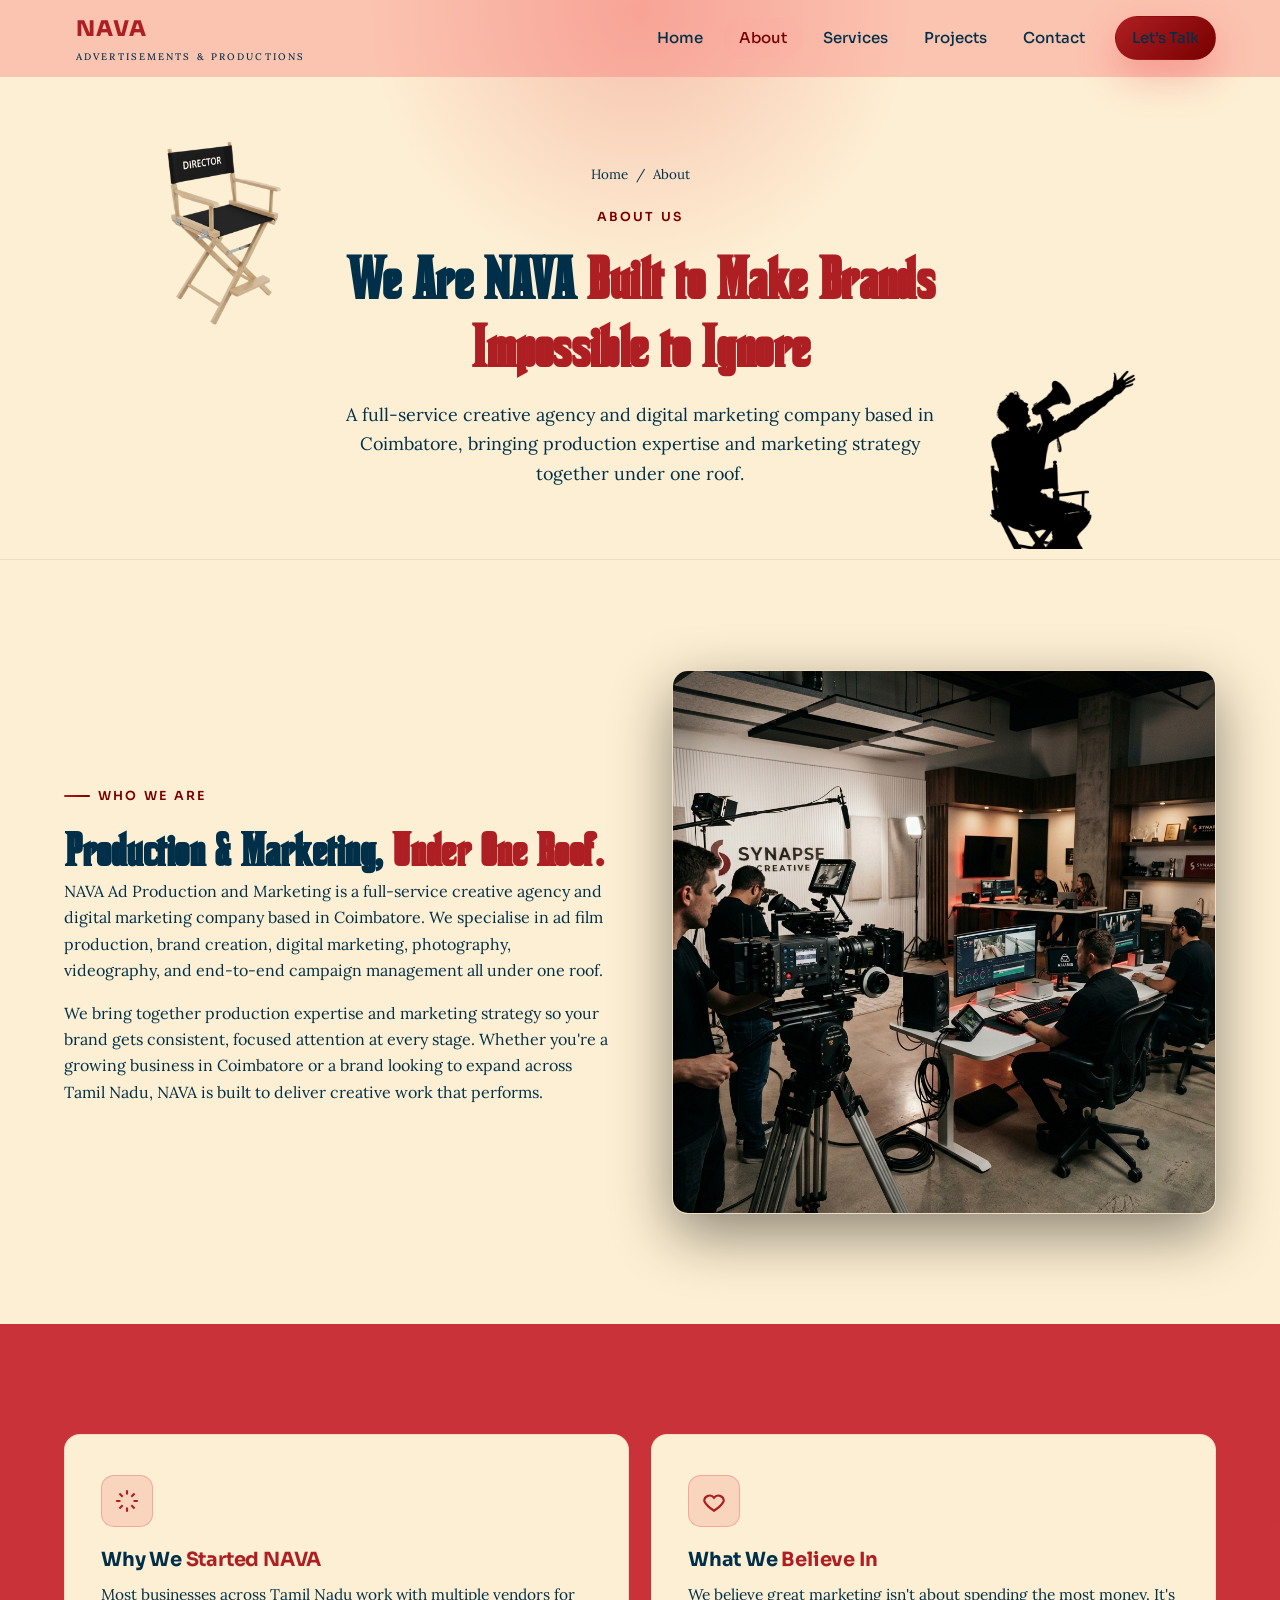
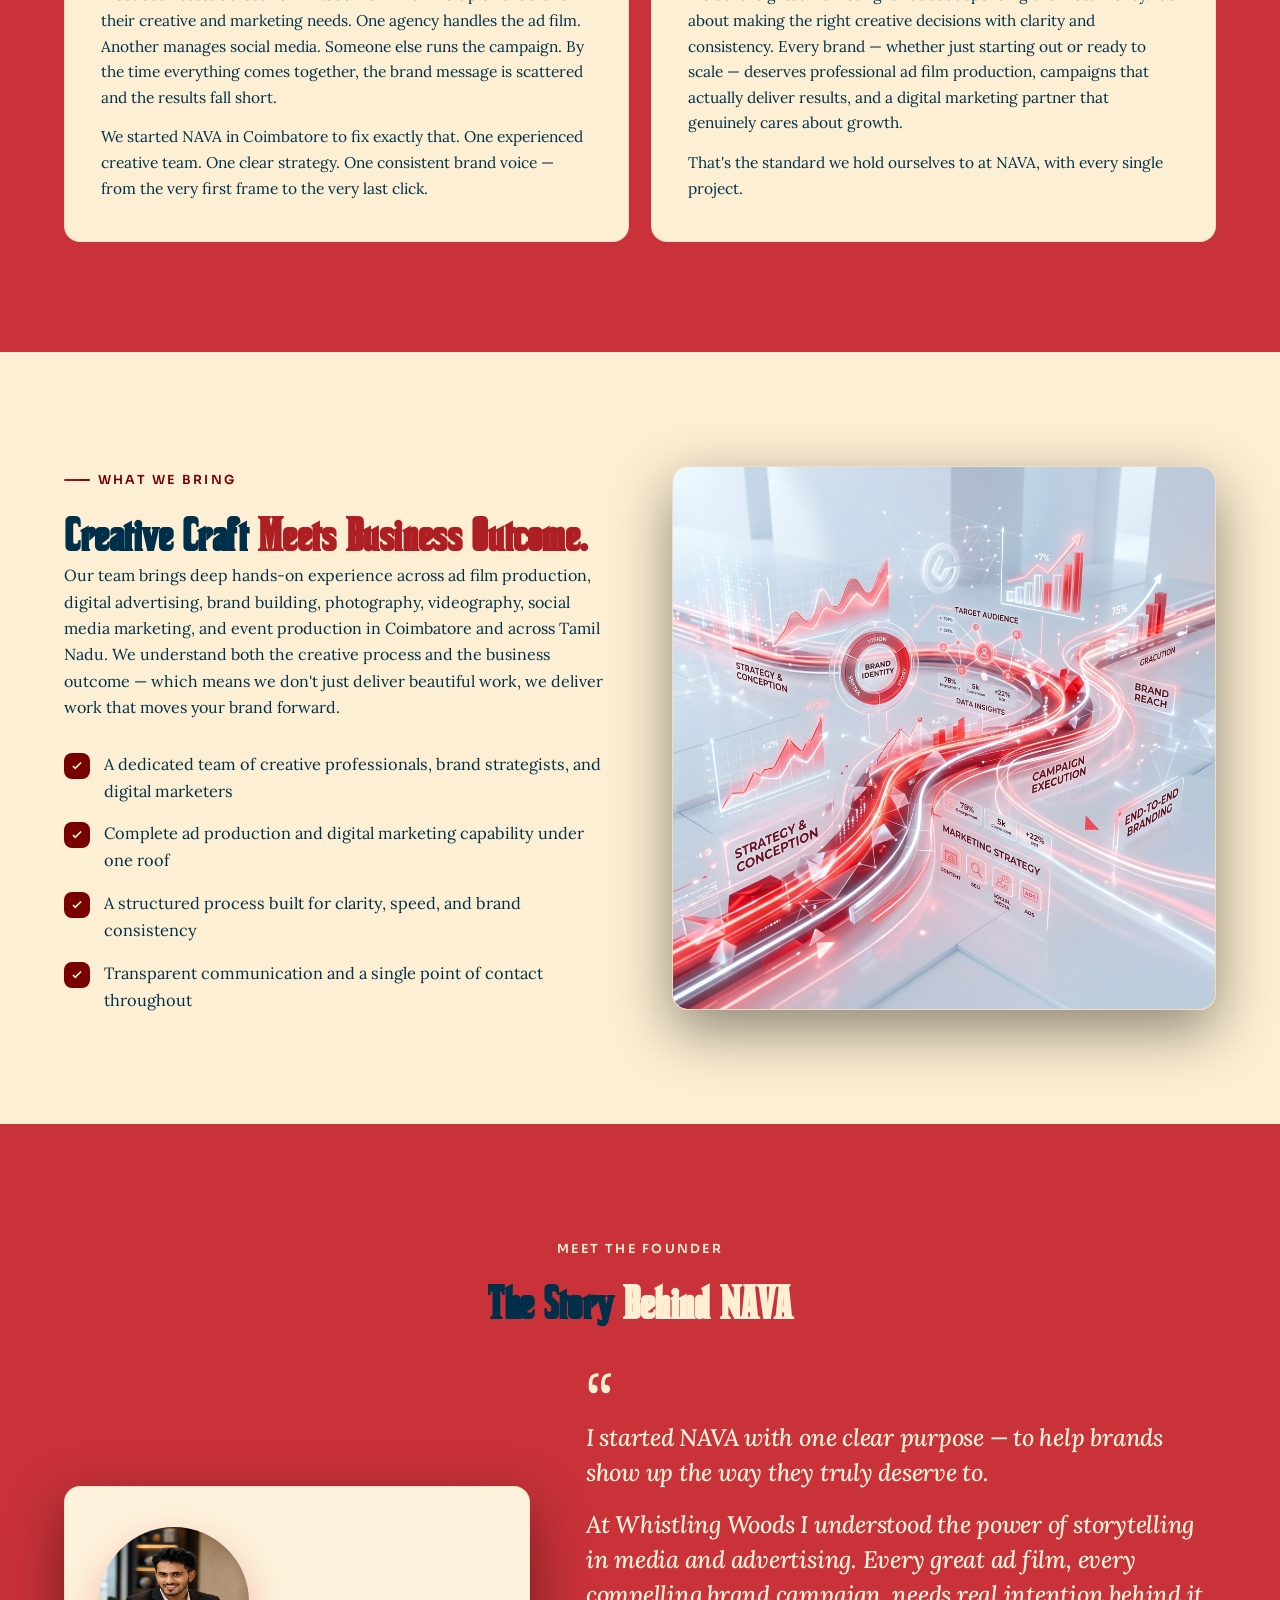
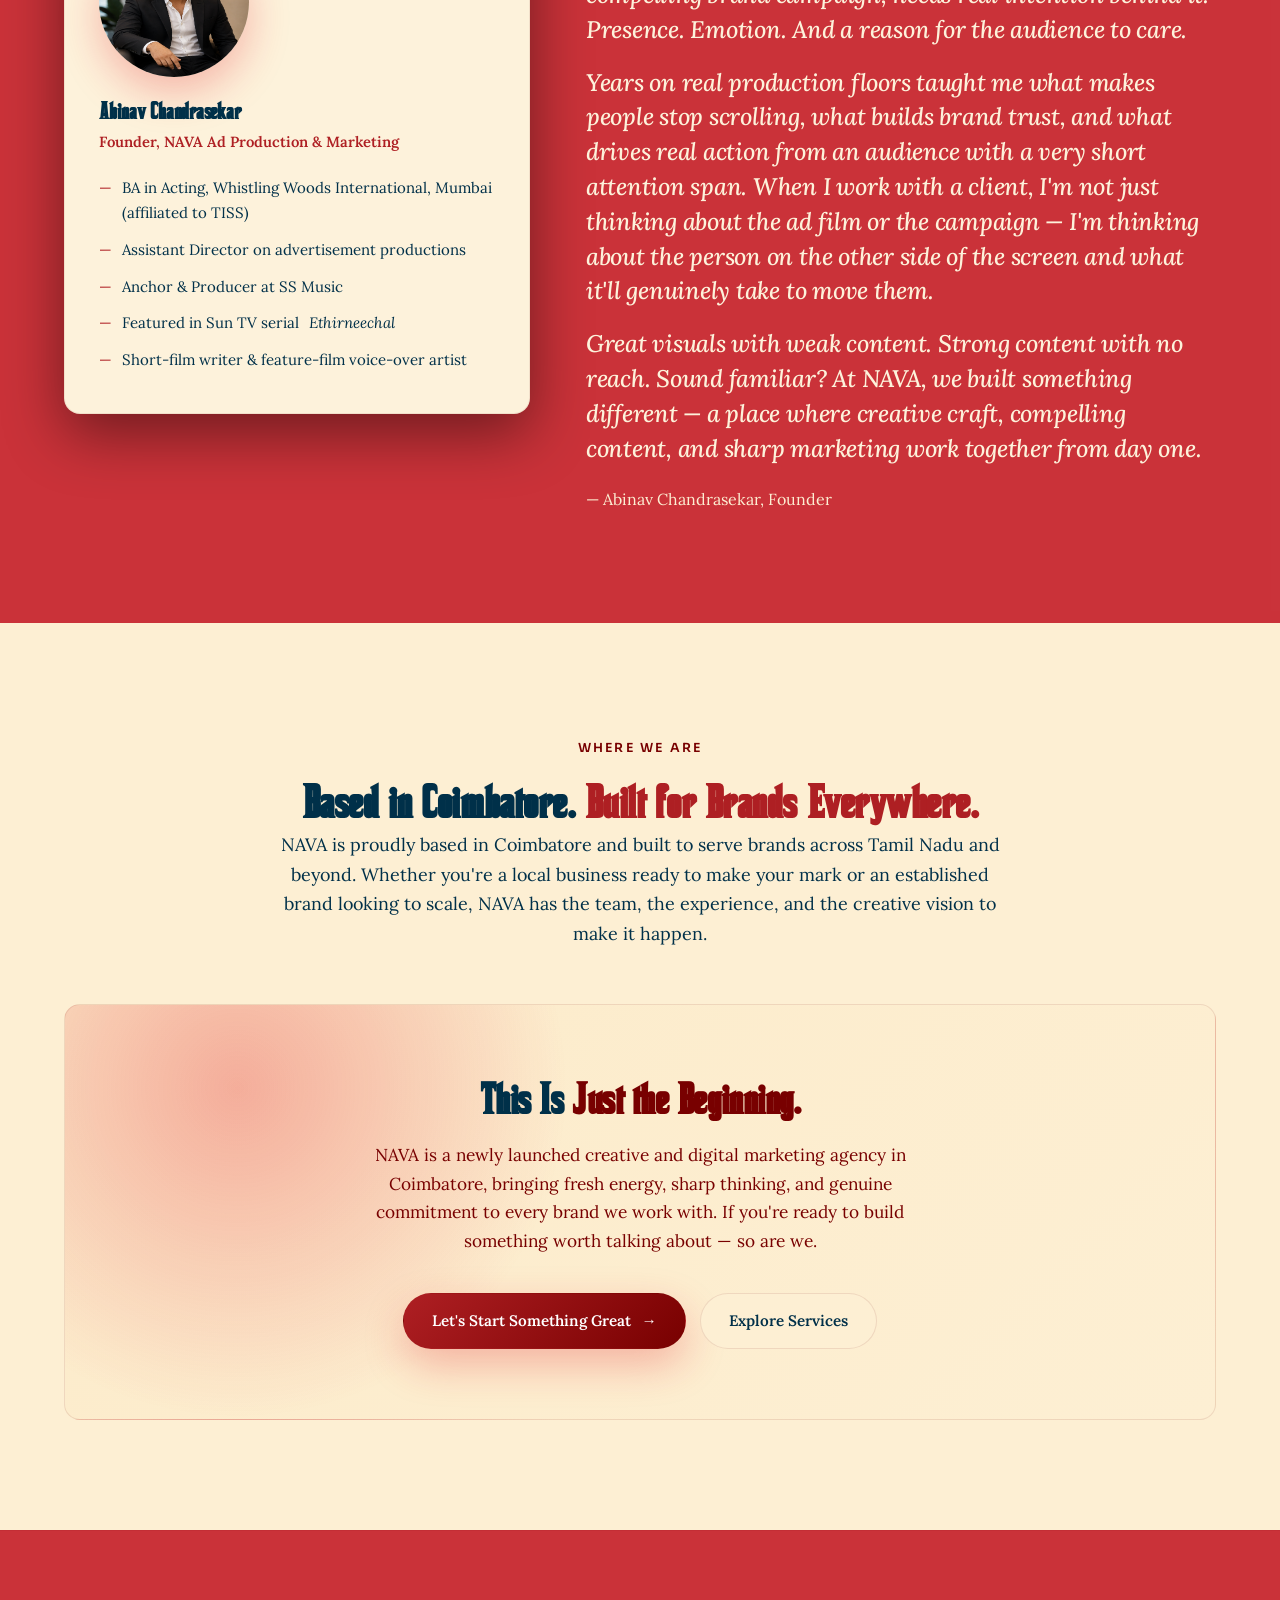
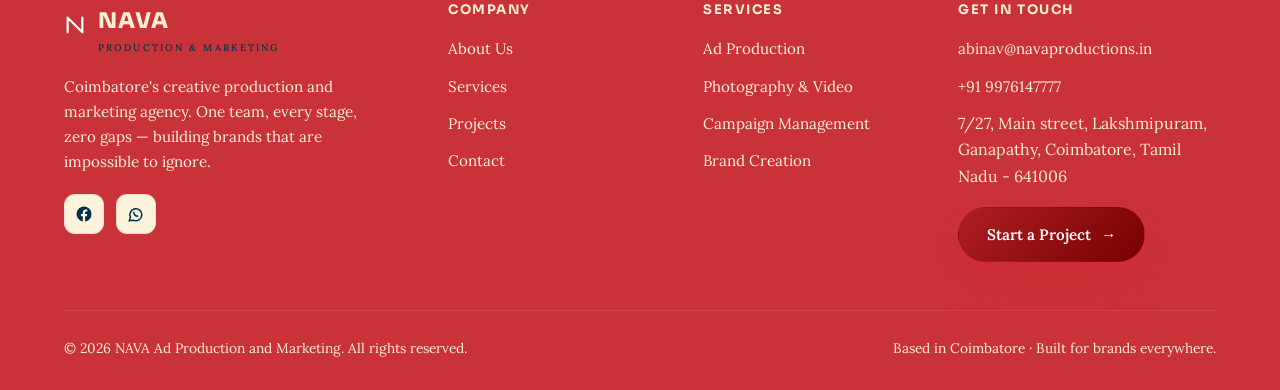
==== commit 4e68577e: "Updated website" ====
--- a/about.html
+++ b/about.html
@@ -80,6 +80,10 @@
   <main>
     <!-- PAGE HERO -->
     <section class="page-hero">
+      <div class="floating-elements">
+        <img src="assets/chair.png" class="floating-item chair">
+        <img src="assets/speak.png" class="floating-item speak">
+      </div>
       <div class=" page-hero__glow" aria-hidden="true">
       </div>
       <div class="container">
@@ -185,7 +189,7 @@
       </div>
       <div class="founder">
         <div class="founder__card reveal">
-          <div class="founder__avatar" aria-hidden="true">AC</div>
+          <img src="assets/founder.png" alt="founder-image" class="founder__avatar" />
           <h3>Abinav Chandrasekar</h3>
           <p class="role">Founder, NAVA Ad Production &amp; Marketing</p>
           <ul>
--- a/css/style.css
+++ b/css/style.css
@@ -124,12 +124,13 @@
 }
 
 .section-2 { padding: 110px 0; position: relative; background: var(--bg-2);}
+
 .section-3 { padding: 110px 0; position: relative; background:
     radial-gradient(600px circle at 15% 20%, rgba(225,29,42,0.30), transparent 55%),
     linear-gradient(135deg, #fcebca, #FDEFD3);}
 
 .section { padding: 110px 0; position: relative; }
-.section--tight { padding: 72px 0; }
+.section--tight { padding: 72px 0; background-image: url('/assets/reelpng.png'); background-position: center; background-size: cover; }
 .section--alt { background: var(--bg-2); }
 
 .eyebrow {
@@ -438,7 +439,7 @@
   width: 6px;
   height: 6px;
   border-radius: 50%;
-  background: var(--red);
+  background: var(--surface);
 }
 
 .trust-track:hover {
@@ -743,7 +744,7 @@
   box-shadow: var(--shadow);
 }
 .founder__avatar {
-  width: 88px; height: 88px;
+  width: 150px; height: 150px;
   border-radius: 50%;
   background: var(--red-grad);
   display: grid; place-items: center;
@@ -775,6 +776,9 @@
 .founder__quote .sign { margin-top: 20px; color: var(--muted-2); font-style: normal; }
 
 /* ---------- Service detail blocks ---------- */
+#service{
+  background-image: url('/assets/reel-png.png'); background-position: center; background-size: cover;
+}
 .service-block {
   display: grid;
   grid-template-columns: 0.9fr 1.1fr;
@@ -923,7 +927,7 @@
   position: relative;
   padding: 160px 0 70px;
   overflow: hidden;
-  border-bottom: 1px solid var(--border);
+  border-bottom: 1px solid var(--border); 
 }
 .page-hero__glow {
   position: absolute; width: 620px; height: 620px;
--- a/css/background-icons.css
+++ b/css/background-icons.css
@@ -1,9 +1,9 @@
-section{
+section {
     position: relative;
     overflow: hidden;
 }
 
-.floating-elements{
+.floating-elements {
     position: absolute;
     inset: 0;
     width: 100%;
@@ -12,7 +12,7 @@
     z-index: 1;
 }
 
-.floating-item{
+.floating-item {
     position: absolute;
     animation: float 5s ease-in-out infinite;
     user-select: none;
@@ -20,32 +20,65 @@
 }
 
 
-.reel{
-    width:clamp(100px,30vw,180px);
-    top:5%;
-    left:5%;
-    transform:rotate(-20deg);
-}
-
-.camera{
-    width:clamp(80px,10vw,150px);
-    top:20%;
-    right:5%;
-    transform:rotate(15deg);
-}
-
-.mic{
-    width:clamp(40px,6vw,90px);
-    bottom:10%;
-    left:45%;
-    transform:rotate(-25deg);
-}
-
-.storyboard{
-    width:clamp(80px,15vw,200px);
-    top:10%;
-    left:8%;
-    transform:rotate(18deg);
+.reel {
+    width: clamp(100px, 30vw, 180px);
+    top: 5%;
+    left: 5%;
+    transform: rotate(-20deg);
+}
+
+.camera {
+    width: clamp(80px, 10vw, 150px);
+    top: 20%;
+    right: 5%;
+    transform: rotate(15deg);
+}
+
+.mic {
+    width: clamp(40px, 6vw, 90px);
+    bottom: 10%;
+    left: 45%;
+    transform: rotate(-25deg);
+}
+
+.storyboard {
+    width: clamp(80px, 15vw, 200px);
+    top: 10%;
+    left: 8%;
+    transform: rotate(18deg);
+}
+
+.chair {
+    width: 200px;
+    top: 130px;
+    left: 10%;
+}
+
+.speak {
+    width: 200px;
+    bottom: 10px;
+    left: 75%;
+}
+
+.light{
+    width: 200px;
+    bottom: 10px;
+    left: 75%;
+    transform: rotate(30deg);
+}
+
+.storyboard1 {
+    width: clamp(80px, 15vw, 200px);
+    top: 130px;
+    left: 10%;
+    transform: rotate(-18deg);
+}
+
+.element{
+    width: clamp(80px, 15vw, 200px);
+    top: 130px;
+    left: 10%;
+    transform: rotate(-18deg);
 }
 
 /* .clapper{
@@ -56,42 +89,134 @@
 } */
 
 
-@keyframes float{
-
-    0%,100%{
-        translate:0 0;
-    }
-
-    50%{
-        translate:0 -10px;
-    }
-
-}
-
-@media (max-width:768px){
-
-    .reel{
-        width:110px;
-        top:30px;
-        left:15px;
-    }
-
-    .camera{
-        width:80px;
-        top:270px;
-        right:20px;
-    }
-
-    .storyboard{
-        width:160px;
-        top:150px;
-        left:320px;
-    }
-
-    .mic{
-        width:80px;
-        bottom:30px;
-        left:75%;
-    }
+@keyframes float {
+
+    0%,
+    100% {
+        translate: 0 0;
+    }
+
+    50% {
+        translate: 0 -10px;
+    }
+
+}
+
+@media (max-width:768px) {
+
+    .reel {
+        width: 110px;
+        top: 30px;
+        left: 15px;
+    }
+
+    .camera {
+        width: 80px;
+        top: 270px;
+        right: 20px;
+    }
+
+    .storyboard {
+        width: 160px;
+        top: 150px;
+        left: 320px;
+    }
+
+    .mic {
+        width: 80px;
+        bottom: 30px;
+        left: 75%;
+    }
+
+    .chair {
+    width: 100px;
+    top: 130px;
+    left: 10%;
+}
+
+.speak {
+    width: 100px;
+    bottom: 10px;
+    left: 75%;
+}
+
+.light{
+    width: 100px;
+    bottom: 10px;
+    left: 75%;
+}
+
+.storyboard1 {
+    width: 100px;
+    top: 130px;
+    left: 10%;
+}
+
+.element {
+    width: 100px;
+    top: 130px;
+    left: 10%;
+}
+
+
+
+}
+
+
+@media (max-width:380px) {
+
+    .reel {
+        width: 110px;
+        top: 20px;
+        left: 15px;
+    }
+
+    .camera {
+        width: 90px;
+        top: 320px;
+        right: 20px;
+    }
+
+    .storyboard {
+        width: 160px;
+        top: 60px;
+        left: 220px;
+    }
+
+    .mic {
+        width: 80px;
+        bottom: 30px;
+        left: 75%;
+    }
+
+    .chair {
+    width: 100px;
+    top: 130px;
+    left: 8%;
+}
+
+.speak {
+    width: 100px;
+    bottom: 10px;
+    left: 75%;
+}
+
+.light{
+    width: 100px;
+    bottom: 10px;
+    left: 70%;
+}
+
+.storyboard1 {
+    width: 100px;
+    top: 130px;
+    left: 6%;
+}
+
+.element {
+    width: 90px;
+    top: 150px;
+    left: 6%;
+}
 
 }
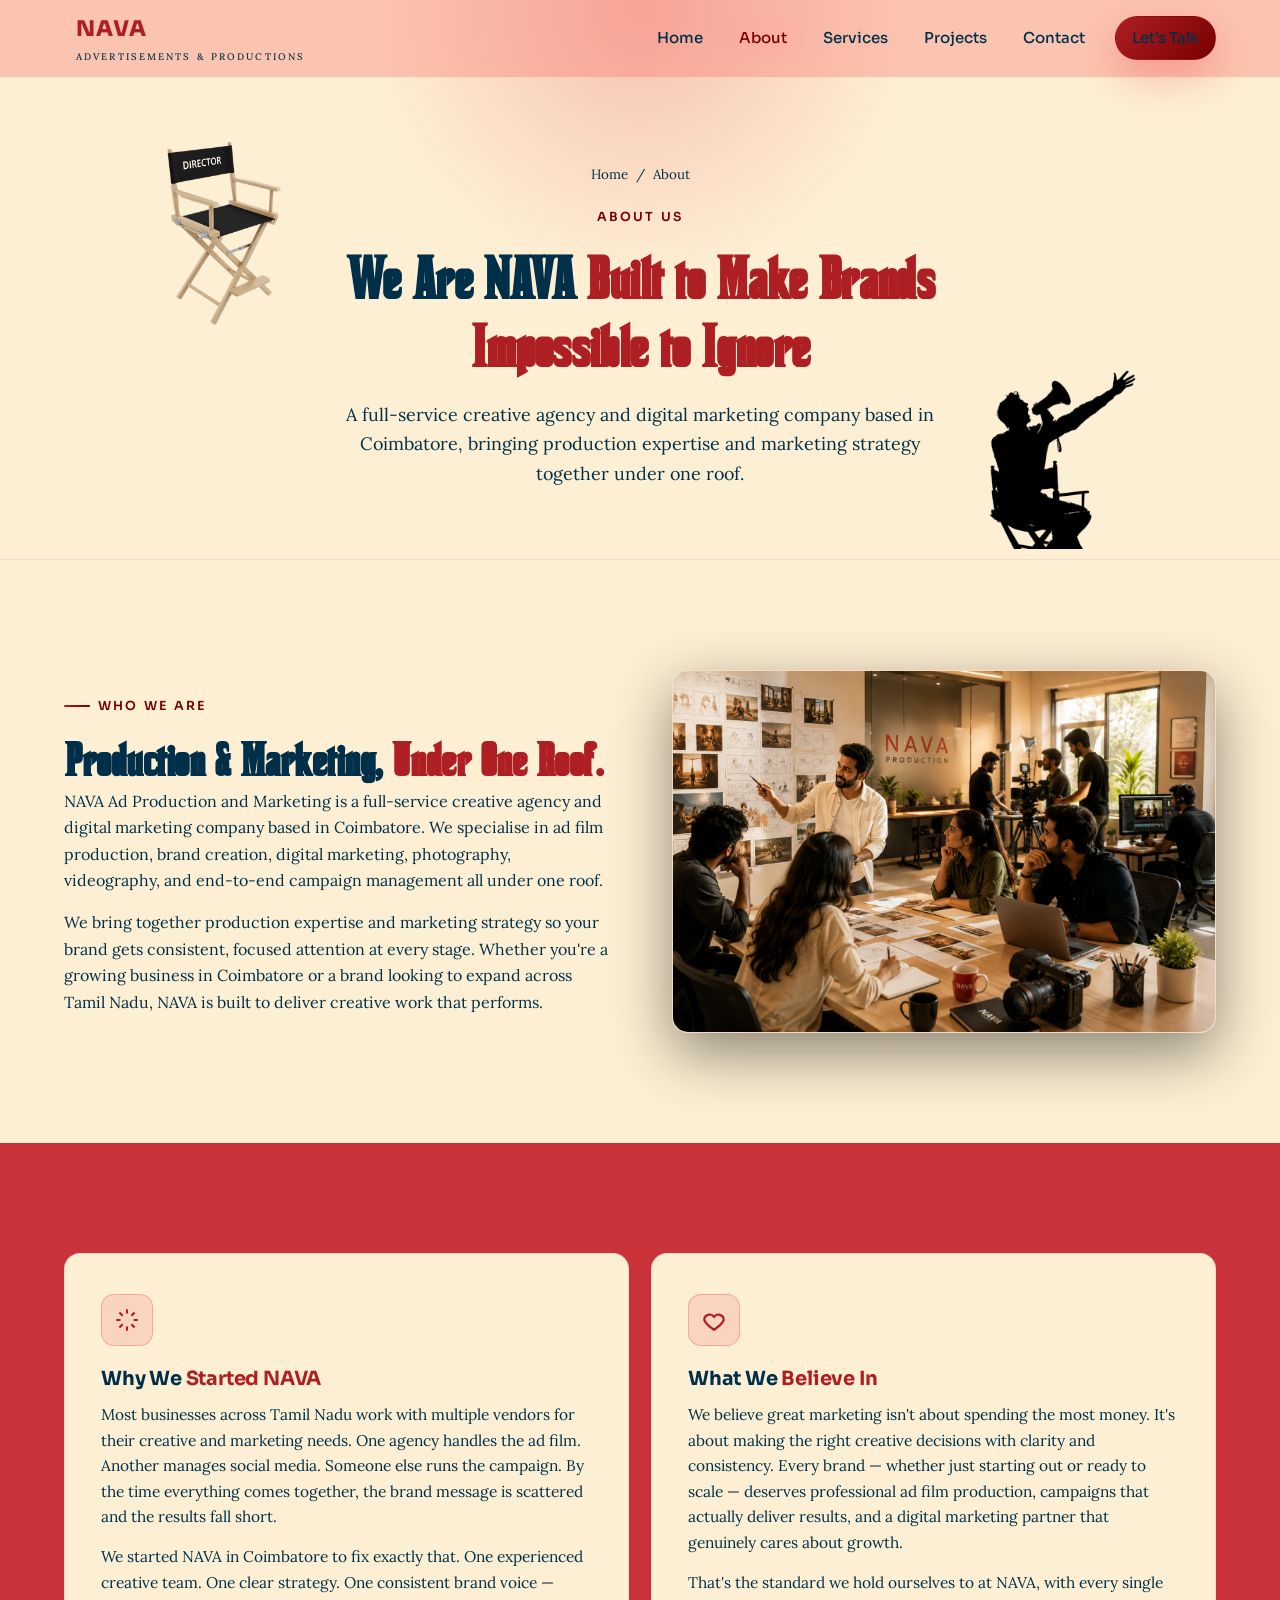
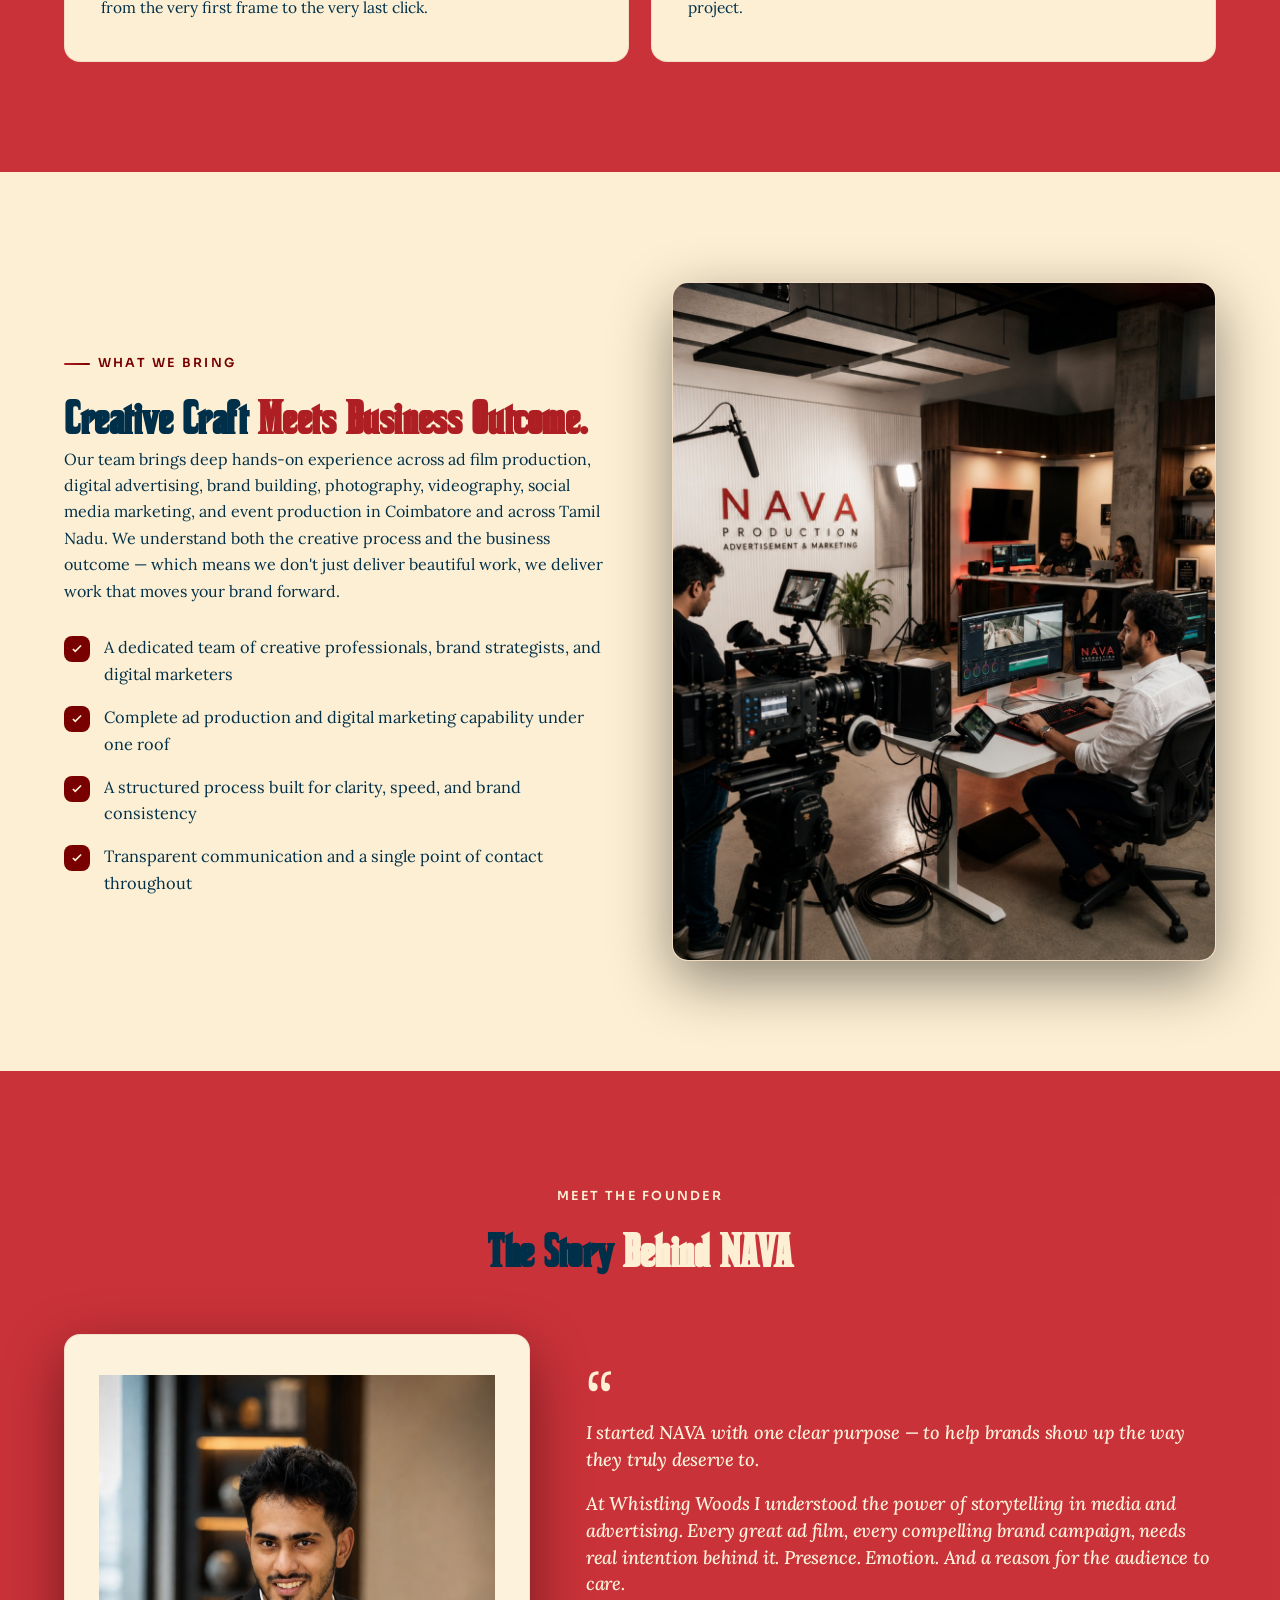
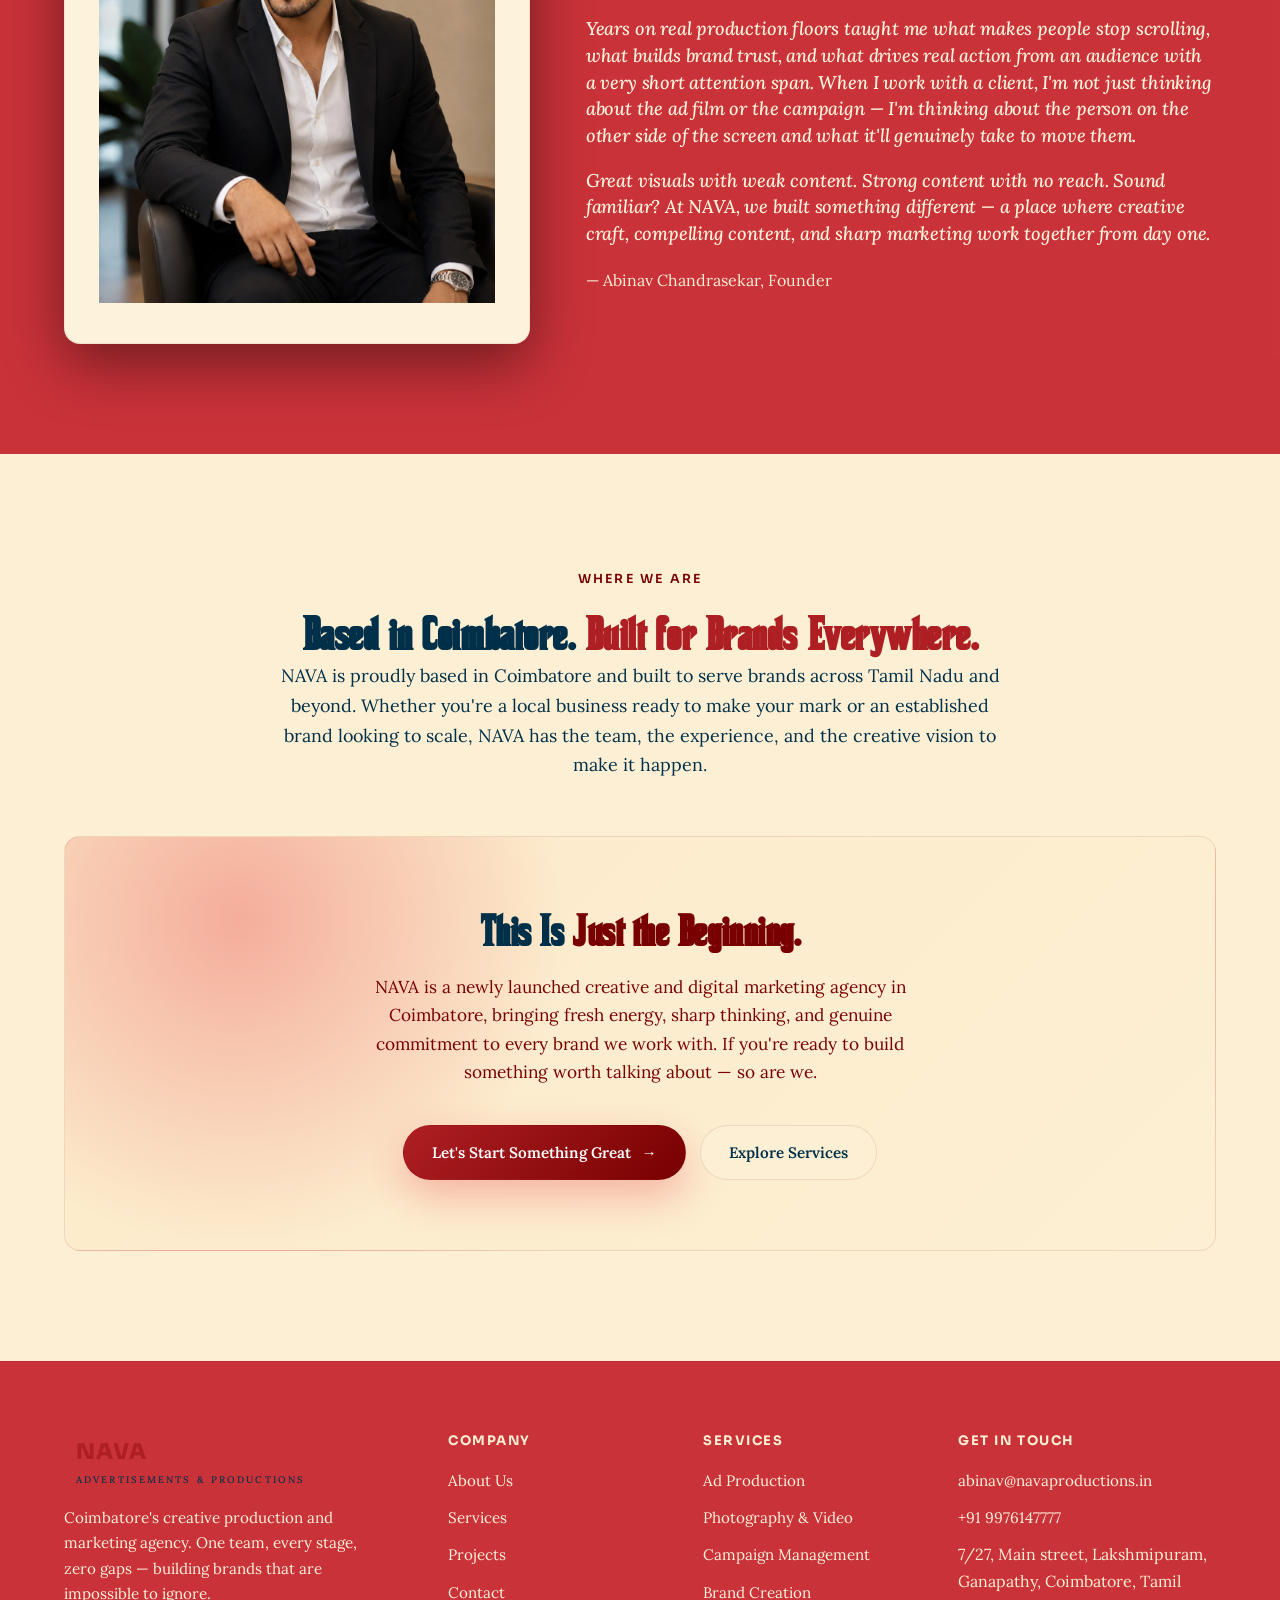
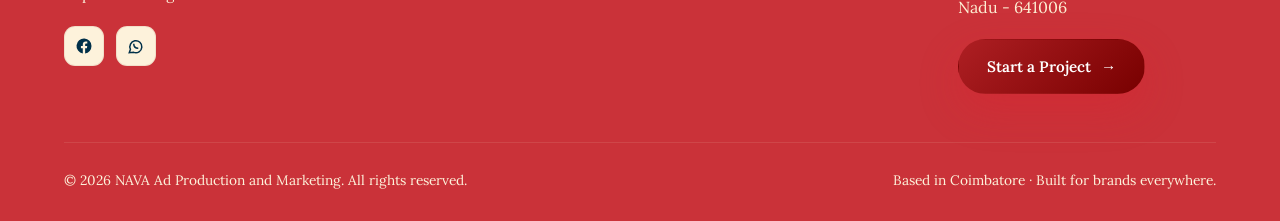
==== commit d4a37949: "Updated website" ====
--- a/about.html
+++ b/about.html
@@ -111,7 +111,7 @@
             performs.</p>
         </div>
         <div class="split__media reveal d1">
-          <img src="assets/hero.png" alt="The NAVA creative team at work on a production set in Coimbatore"
+          <img src="assets/why-nava.png" alt="The NAVA creative team at work on a production set in Coimbatore"
             loading="lazy" />
         </div>
       </div>
@@ -152,7 +152,7 @@
     <section class="section">
       <div class="container split split--media-right">
         <div class="split__media reveal">
-          <img src="assets/marketing.png" alt="NAVA's complete creative and marketing capability visualised"
+          <img src="assets/home-img.jpg" alt="NAVA's complete creative and marketing capability visualised"
             loading="lazy" />
         </div>
         <div class="split__copy reveal d1">
@@ -189,16 +189,8 @@
       </div>
       <div class="founder">
         <div class="founder__card reveal">
-          <img src="assets/founder.png" alt="founder-image" class="founder__avatar" />
-          <h3>Abinav Chandrasekar</h3>
-          <p class="role">Founder, NAVA Ad Production &amp; Marketing</p>
-          <ul>
-            <li>BA in Acting, Whistling Woods International, Mumbai (affiliated to TISS)</li>
-            <li>Assistant Director on advertisement productions</li>
-            <li>Anchor &amp; Producer at SS Music</li>
-            <li>Featured in Sun TV serial <em>Ethirneechal</em></li>
-            <li>Short-film writer &amp; feature-film voice-over artist</li>
-          </ul>
+          
+          <img src="assets/founder.png" alt="founder-image" />
         </div>
         <div class="founder__quote reveal d1">
           <span class="mark" aria-hidden="true">&ldquo;</span>
@@ -249,12 +241,13 @@
     <div class="container">
       <div class="footer__grid">
         <div class="footer__brand">
-          <a href="index.html" class="brand">
-            <span class="brand__mark" aria-hidden="true"><svg viewBox="0 0 24 24" fill="none">
-                <path d="M4 20V4l16 16V4" stroke="#fff" stroke-width="2.4" stroke-linecap="round"
-                  stroke-linejoin="round" />
-              </svg></span>
-            <span>NAVA<small>Production &amp; Marketing</small></span>
+          <a href="index.html" class="brand" aria-label="NAVA home">
+            <span class="brand__mark" aria-hidden="true">
+              <!-- <svg viewBox="0 0 24 24" fill="none">
+            <path d="M4 20V4l16 16V4" stroke="#fff" stroke-width="2.4" stroke-linecap="round" stroke-linejoin="round" />
+          </svg> -->
+            </span>
+            <span style="color: #AE1F23">NAVA<small>Advertisements &amp; Productions</small></span>
           </a>
           <p>Coimbatore's creative production and marketing agency. One team, every stage, zero gaps — building brands
             that are impossible to ignore.</p>
--- a/css/style.css
+++ b/css/style.css
@@ -760,7 +760,7 @@
 .founder__card ul li::before { content:"—"; color: var(--red-bright); }
 .founder__quote blockquote {
   font-family: var(--font-body);
-  font-size: clamp(1.15rem, 2vw, 1.5rem);
+  font-size: clamp(1.15rem, 1vw, 1.5rem);
   font-weight: 500;
   line-height: 1.45;
   letter-spacing: -0.01em;
@@ -776,9 +776,9 @@
 .founder__quote .sign { margin-top: 20px; color: var(--muted-2); font-style: normal; }
 
 /* ---------- Service detail blocks ---------- */
-#service{
+/* #service{
   background-image: url('/assets/reel-png.png'); background-position: center; background-size: cover;
-}
+} */
 .service-block {
   display: grid;
   grid-template-columns: 0.9fr 1.1fr;
--- a/css/background-icons.css
+++ b/css/background-icons.css
@@ -60,7 +60,7 @@
     left: 75%;
 }
 
-.light{
+.light {
     width: 200px;
     bottom: 10px;
     left: 75%;
@@ -74,7 +74,56 @@
     transform: rotate(-18deg);
 }
 
-.element{
+.element {
+    width: clamp(80px, 15vw, 200px);
+    top: 130px;
+    left: 10%;
+    transform: rotate(-18deg);
+}
+
+.storyboard-service {
+    width: clamp(80px, 15vw, 200px);
+    top: 450px;
+    left: 10%;
+    transform: rotate(-18deg);
+}
+
+.camera-service {
+    width: clamp(80px, 13vw, 200px);
+    top: 60rem;
+    left: 60%;
+    transform: rotate(-18deg);
+}
+
+.speak-service {
+    width: clamp(80px, 15vw, 200px);
+    top: 95rem;
+    left: 10%;
+    transform: rotate(-18deg);
+}
+
+.brand-service {
+    width: clamp(80px, 13vw, 200px);
+    top: 130rem;
+    left: 60%;
+    transform: rotate(-18deg);
+}
+
+.marketing-service {
+    width: clamp(80px, 12vw, 200px);
+    top: 165rem;
+    left: 10%;
+    transform: rotate(-18deg);
+}
+
+.costume-service {
+    width: clamp(80px, 15vw, 200px);
+    top: 200rem;
+    left: 60%;
+    transform: rotate(-10deg);
+}
+
+.reel1 {
     width: clamp(80px, 15vw, 200px);
     top: 130px;
     left: 10%;
@@ -102,6 +151,50 @@
 
 }
 
+@media (max-width:980px) {
+    .storyboard-service {
+        width: clamp(80px, 15vw, 200px);
+        top: 120px;
+        left: 20%;
+        transform: rotate(-18deg);
+    }
+
+    .camera-service {
+        width: clamp(80px, 13vw, 200px);
+        top: 57rem;
+        left: 30%;
+        transform: rotate(-18deg);
+    }
+
+    .speak-service {
+        width: clamp(80px, 15vw, 200px);
+        top: 104rem;
+        left: 30%;
+        transform: rotate(-18deg);
+    }
+
+    .brand-service {
+        width: clamp(80px, 13vw, 200px);
+        top: 153rem;
+        left: 30%;
+        transform: rotate(-18deg);
+    }
+
+    .marketing-service {
+    width: clamp(80px, 12vw, 200px);
+    top: 202rem;
+    left: 60%;
+    transform: rotate(-18deg);
+}
+
+.costume-service {
+    width: clamp(80px, 15vw, 200px);
+    top: 250rem;
+    left: 60%;
+    transform: rotate(-10deg);
+}
+}
+
 @media (max-width:768px) {
 
     .reel {
@@ -129,36 +222,82 @@
     }
 
     .chair {
-    width: 100px;
-    top: 130px;
-    left: 10%;
-}
-
-.speak {
-    width: 100px;
-    bottom: 10px;
-    left: 75%;
-}
-
-.light{
-    width: 100px;
-    bottom: 10px;
-    left: 75%;
-}
-
-.storyboard1 {
-    width: 100px;
-    top: 130px;
-    left: 10%;
-}
-
-.element {
-    width: 100px;
-    top: 130px;
-    left: 10%;
-}
-
-
+        width: 100px;
+        top: 130px;
+        left: 10%;
+    }
+
+    .speak {
+        width: 100px;
+        bottom: 10px;
+        left: 75%;
+    }
+
+    .light {
+        width: 100px;
+        bottom: 10px;
+        left: 75%;
+    }
+
+    .storyboard1 {
+        width: 100px;
+        top: 130px;
+        left: 10%;
+    }
+
+    .element {
+        width: 100px;
+        top: 130px;
+        left: 10%;
+    }
+
+    .storyboard-service {
+        width: clamp(80px, 15vw, 200px);
+        top: 130px;
+        left: 50%;
+        transform: rotate(-18deg);
+    }
+
+    .camera-service {
+        width: clamp(80px, 13vw, 200px);
+        top: 18%;
+        left: 60%;
+        transform: rotate(-18deg);
+    }
+
+    .speak-service {
+        width: clamp(80px, 15vw, 200px);
+        top: 34%;
+        left: 55%;
+        transform: rotate(-18deg);
+    }
+
+    .brand-service {
+        width: clamp(80px, 13vw, 200px);
+        top: 50%;
+        left: 55%;
+        transform: rotate(-18deg);
+    }
+
+    .marketing-service {
+    width: clamp(80px, 12vw, 200px);
+    top: 66%;
+    left: 60%;
+    transform: rotate(-18deg);
+}
+
+.costume-service {
+    width: clamp(80px, 15vw, 200px);
+    top: 83%;
+    left: 60%;
+    transform: rotate(-10deg);
+}
+
+.reel1 {
+        width: 100px;
+        top: 130px;
+        left: 10%;
+    }
 
 }
 
@@ -190,33 +329,81 @@
     }
 
     .chair {
-    width: 100px;
-    top: 130px;
-    left: 8%;
-}
-
-.speak {
-    width: 100px;
-    bottom: 10px;
-    left: 75%;
-}
-
-.light{
-    width: 100px;
-    bottom: 10px;
-    left: 70%;
-}
-
-.storyboard1 {
-    width: 100px;
-    top: 130px;
-    left: 6%;
-}
-
-.element {
-    width: 90px;
-    top: 150px;
-    left: 6%;
-}
-
+        width: 100px;
+        top: 130px;
+        left: 8%;
+    }
+
+    .speak {
+        width: 100px;
+        bottom: 10px;
+        left: 75%;
+    }
+
+    .light {
+        width: 100px;
+        bottom: 10px;
+        left: 70%;
+    }
+
+    .storyboard1 {
+        width: 100px;
+        top: 130px;
+        left: 6%;
+    }
+
+    .element {
+        width: 90px;
+        top: 150px;
+        left: 6%;
+    }
+
+    .storyboard-service {
+        width: clamp(80px, 15vw, 200px);
+        top: 125px;
+        left: 60%;
+        transform: rotate(-18deg);
+    }
+
+    .camera-service {
+        width: clamp(80px, 13vw, 200px);
+        top: 17%;
+        left: 65%;
+        transform: rotate(-18deg);
+    }
+
+    .speak-service {
+        width: clamp(80px, 15vw, 200px);
+        top: 33%;
+        left: 55%;
+        transform: rotate(-18deg);
+    }
+
+
+    .brand-service {
+        width: clamp(80px, 13vw, 200px);
+        top: 49%;
+        left: 55%;
+        transform: rotate(-18deg);
+    }
+
+    .marketing-service {
+    width: clamp(80px, 12vw, 200px);
+    top: 66%;
+    left: 60%;
+    transform: rotate(-18deg);
+}
+
+.costume-service {
+    width: clamp(100px, 16vw, 200px);
+    top: 82%;
+    left: 60%;
+    transform: rotate(-10deg);
+}
+
+.reel1 {
+        width: 90px;
+        top: 150px;
+        left: 6%;
+    }
 }
